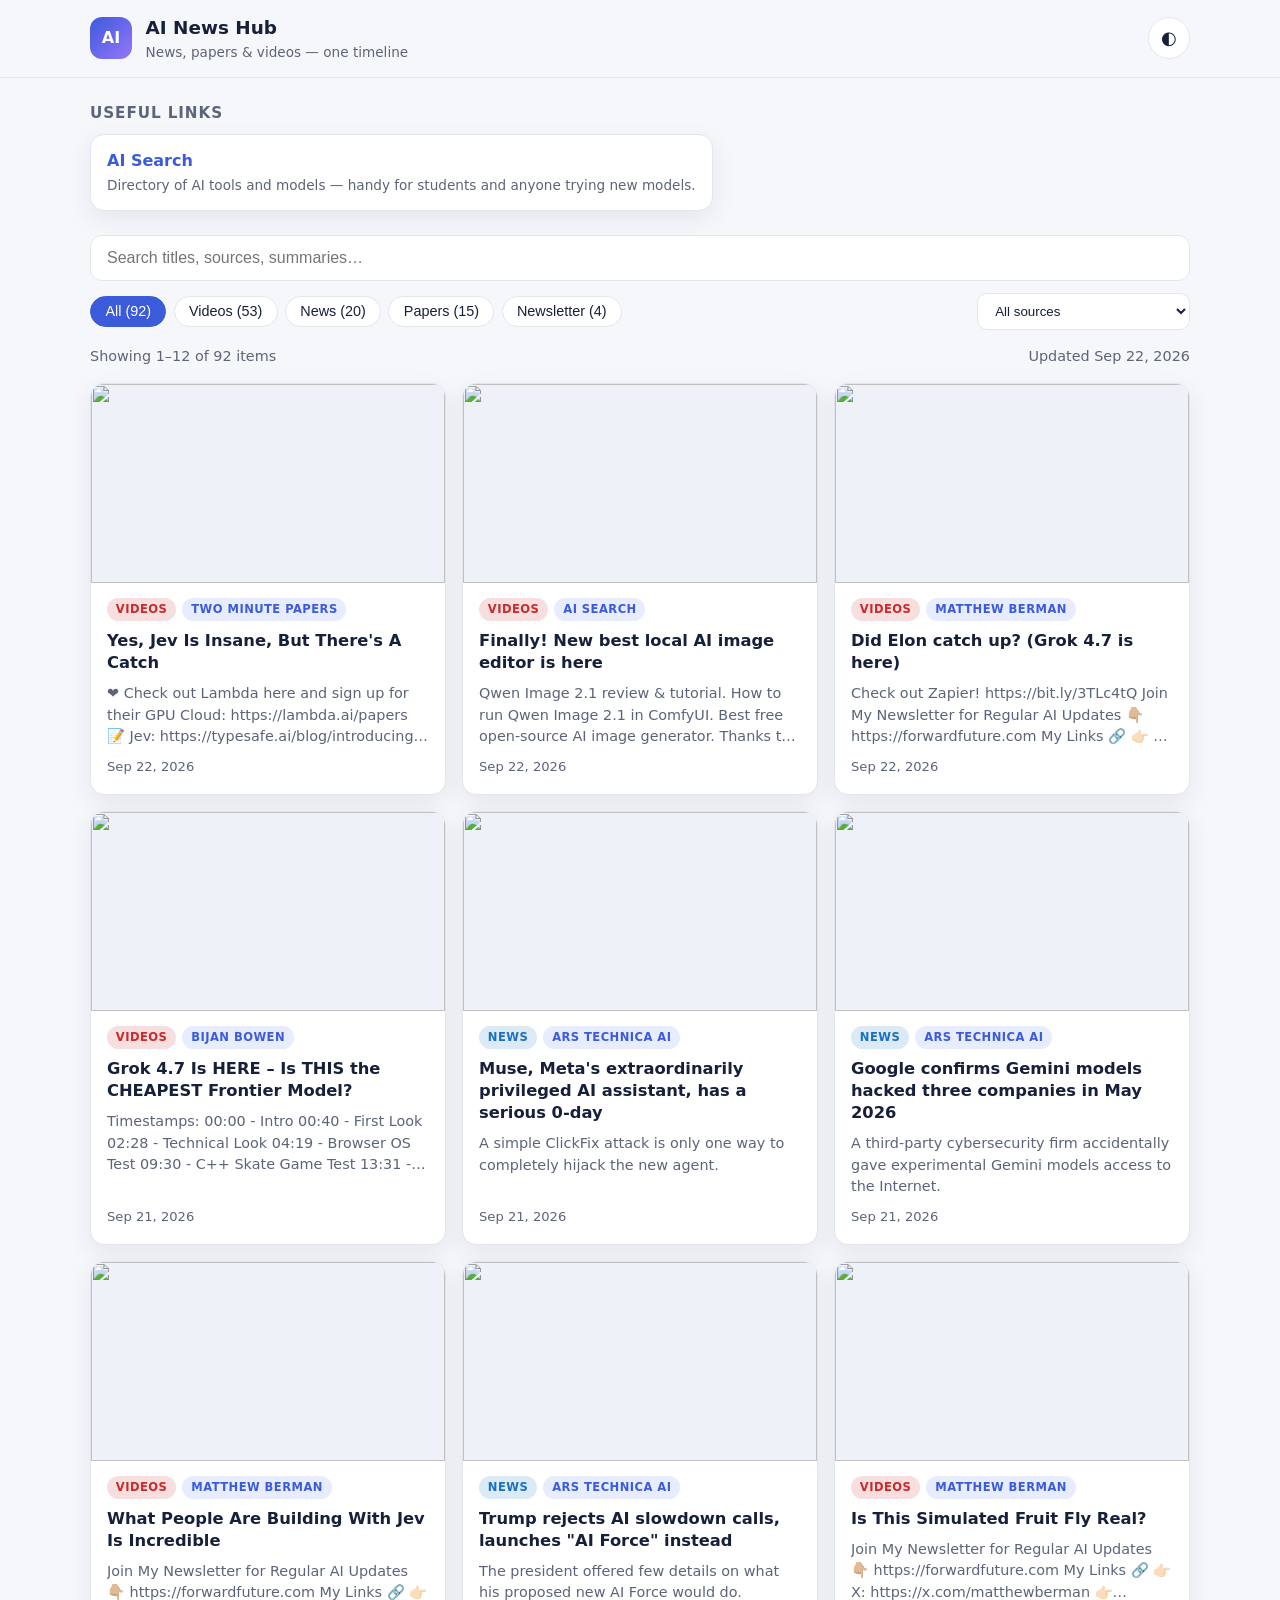
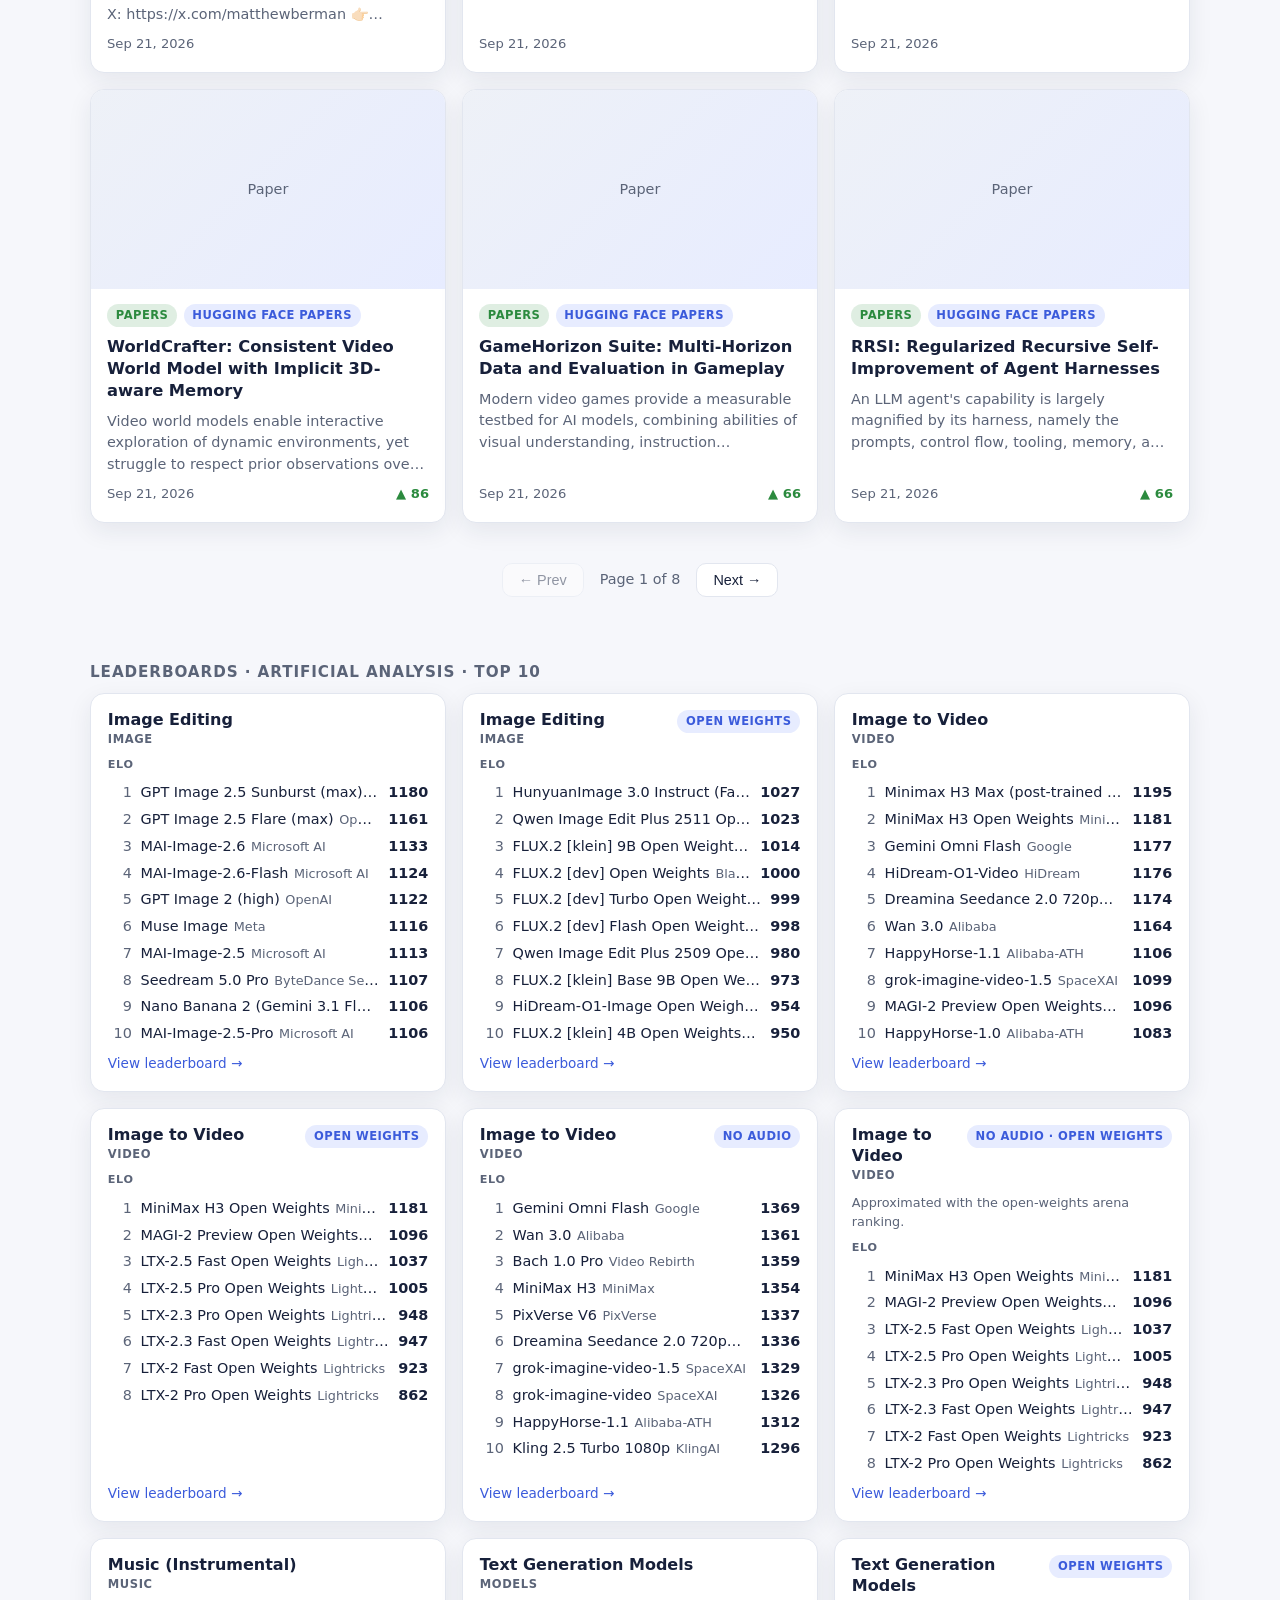
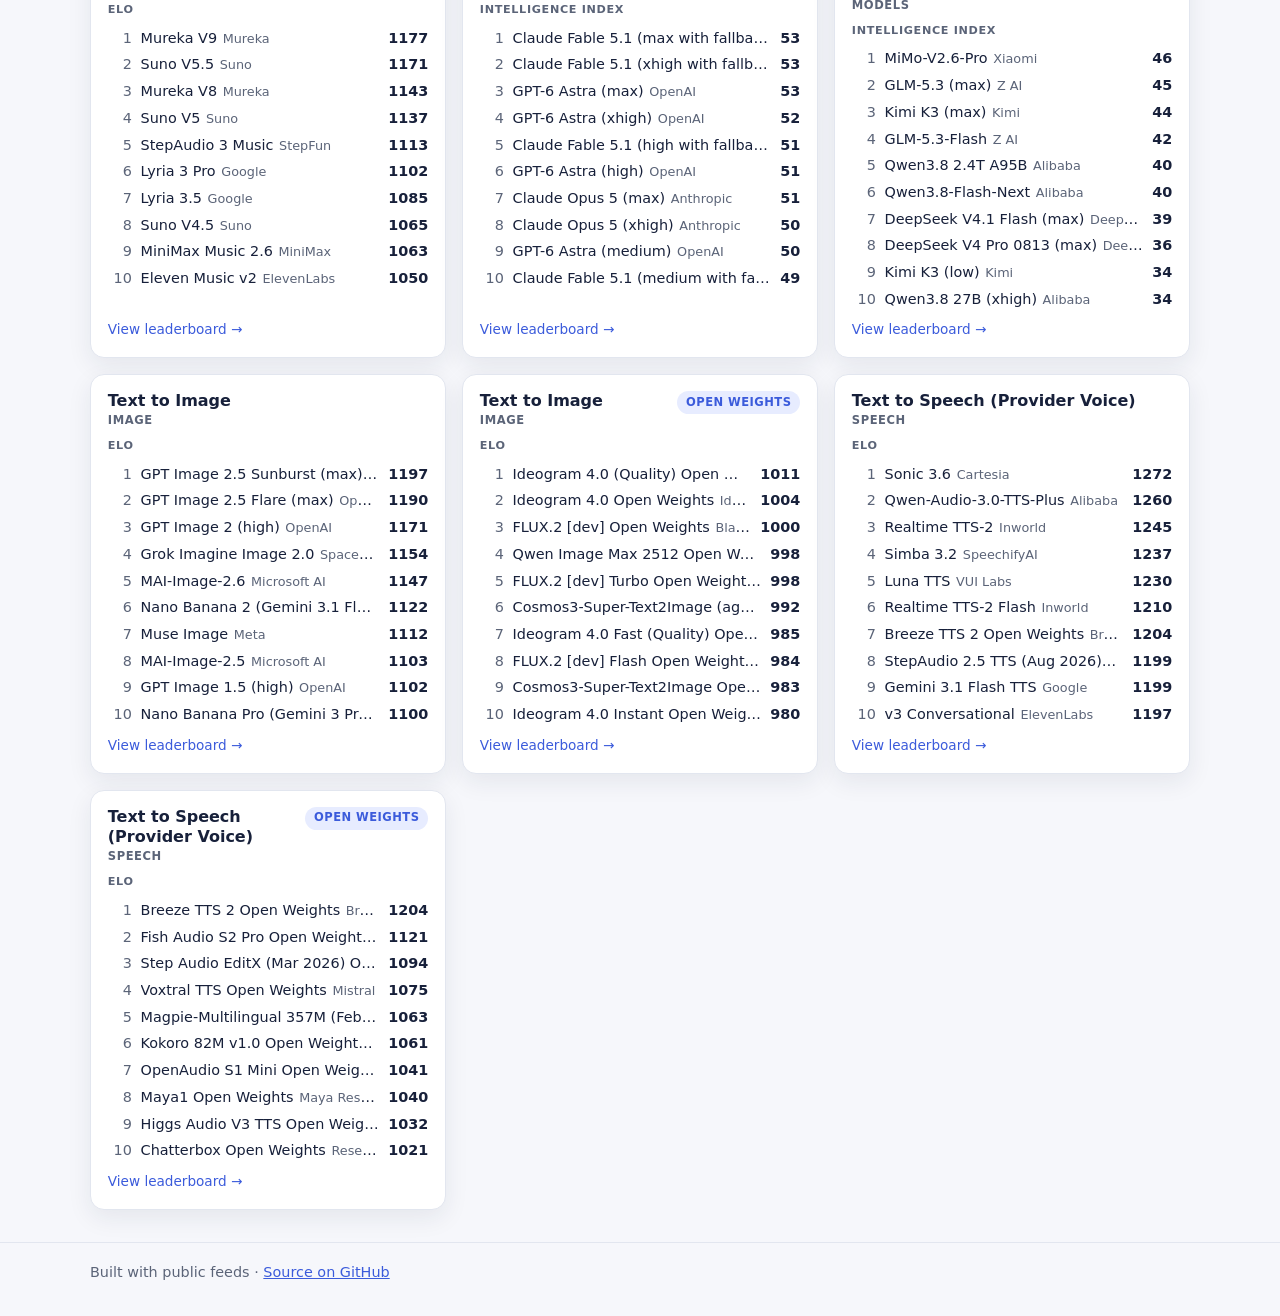
==== index.html @ b467f52b "Init" ====
<!DOCTYPE html>
<html lang="en">
<head>
  <meta charset="UTF-8" />
  <meta name="viewport" content="width=device-width, initial-scale=1" />
  <meta name="description" content="AI News Hub — aggregated AI news, papers, and videos from trusted sources." />
  <title>AI News Hub</title>
  <link rel="stylesheet" href="styles.css" />
  <link rel="preconnect" href="https://i.ytimg.com" />
</head>
<body>
  <header class="site-header">
    <div class="container header-inner">
      <div class="brand">
        <span class="brand-mark" aria-hidden="true">AI</span>
        <div>
          <h1>AI News Hub</h1>
          <p class="tagline">News, papers &amp; videos — one timeline</p>
        </div>
      </div>
      <button id="theme-toggle" class="icon-btn" type="button" aria-label="Toggle dark mode" title="Toggle dark mode">
        <span class="theme-icon" aria-hidden="true">◐</span>
      </button>
    </div>
  </header>

  <main class="container">
    <section id="featured" class="featured" hidden>
      <h2 class="section-title">Useful links</h2>
      <div id="featured-list" class="featured-list"></div>
    </section>

    <section class="controls" aria-label="Filters">
      <div class="search-wrap">
        <input id="search" type="search" placeholder="Search titles, sources, summaries…" autocomplete="off" />
      </div>
      <div class="filter-row">
        <div id="category-filters" class="chip-row" role="tablist" aria-label="Category filter"></div>
        <select id="source-filter" aria-label="Source filter">
          <option value="">All sources</option>
        </select>
      </div>
    </section>

    <section class="meta-bar">
      <p id="status">Loading…</p>
      <p id="updated" class="muted"></p>
    </section>

    <section id="timeline" class="timeline" aria-live="polite"></section>

    <nav id="pagination" class="pagination" hidden aria-label="Timeline pages">
      <button id="prev-page" class="page-btn" type="button">← Prev</button>
      <span id="page-label" class="page-label"></span>
      <button id="next-page" class="page-btn" type="button">Next →</button>
    </nav>

    <section id="empty" class="empty" hidden>
      <p>No items match your filters.</p>
    </section>

    <section id="leaderboards" class="leaderboards" hidden>
      <h2 class="section-title">Leaderboards <span class="muted">· Artificial Analysis · top 10</span></h2>
      <div id="lb-grid" class="lb-grid"></div>
    </section>
  </main>

  <footer class="site-footer">
    <div class="container">
      <p>Built with public feeds · <a href="https://github.com/Artheriax/AI-News-Hub" rel="noopener">Source on GitHub</a></p>
    </div>
  </footer>

  <script src="app.js"></script>
</body>
</html>
---- styles.css ----
:root {
  --bg: #f6f7fb;
  --bg-card: #ffffff;
  --bg-elevated: #eef1f7;
  --text: #17203a;
  --text-muted: #5b6478;
  --border: #e2e6ef;
  --accent: #3b5bdb;
  --accent-soft: #e7ecff;
  --badge-video: #c92a2a;
  --badge-news: #1971c2;
  --badge-papers: #2b8a3e;
  --badge-newsletter: #e67700;
  --shadow: 0 8px 24px rgba(23, 32, 58, 0.08);
  --radius: 14px;
}

html[data-theme="dark"] {
  --bg: #0f1220;
  --bg-card: #181c2e;
  --bg-elevated: #232840;
  --text: #e8ebf5;
  --text-muted: #9aa3bd;
  --border: #2a3050;
  --accent: #7b93ff;
  --accent-soft: #262d4d;
  --badge-video: #ff8787;
  --badge-news: #74c0fc;
  --badge-papers: #8ce99a;
  --badge-newsletter: #ffd43b;
  --shadow: 0 10px 30px rgba(0, 0, 0, 0.35);
}

* {
  box-sizing: border-box;
}

body {
  margin: 0;
  font-family: "Segoe UI", system-ui, -apple-system, sans-serif;
  background: var(--bg);
  color: var(--text);
  line-height: 1.5;
}

a {
  color: var(--accent);
}

.container {
  width: min(1100px, calc(100% - 2rem));
  margin-inline: auto;
}

.site-header {
  position: sticky;
  top: 0;
  z-index: 10;
  backdrop-filter: blur(10px);
  background: color-mix(in srgb, var(--bg) 85%, transparent);
  border-bottom: 1px solid var(--border);
}

.header-inner {
  display: flex;
  align-items: center;
  justify-content: space-between;
  gap: 1rem;
  padding: 0.9rem 0;
}

.brand {
  display: flex;
  align-items: center;
  gap: 0.85rem;
}

.brand-mark {
  display: grid;
  place-items: center;
  width: 42px;
  height: 42px;
  border-radius: 12px;
  background: linear-gradient(135deg, var(--accent), #9775fa);
  color: #fff;
  font-weight: 700;
}

.brand h1 {
  margin: 0;
  font-size: 1.15rem;
}

.tagline {
  margin: 0;
  color: var(--text-muted);
  font-size: 0.85rem;
}

.icon-btn {
  border: 1px solid var(--border);
  background: var(--bg-card);
  color: var(--text);
  border-radius: 999px;
  width: 42px;
  height: 42px;
  cursor: pointer;
  font-size: 1.1rem;
}

.icon-btn:hover {
  border-color: var(--accent);
}

.featured {
  margin-top: 1.5rem;
}

.section-title {
  font-size: 0.95rem;
  text-transform: uppercase;
  letter-spacing: 0.06em;
  color: var(--text-muted);
  margin: 0 0 0.6rem;
}

.featured-list {
  display: flex;
  flex-wrap: wrap;
  gap: 0.75rem;
}

.featured-card {
  display: block;
  padding: 0.85rem 1rem;
  background: var(--bg-card);
  border: 1px solid var(--border);
  border-radius: var(--radius);
  text-decoration: none;
  color: inherit;
  box-shadow: var(--shadow);
  min-width: min(100%, 260px);
}

.featured-card strong {
  display: block;
  color: var(--accent);
}

.featured-card span {
  color: var(--text-muted);
  font-size: 0.85rem;
}

.controls {
  margin-top: 1.5rem;
  display: grid;
  gap: 0.75rem;
}

.search-wrap input {
  width: 100%;
  padding: 0.8rem 1rem;
  border-radius: 12px;
  border: 1px solid var(--border);
  background: var(--bg-card);
  color: var(--text);
  font-size: 1rem;
}

.search-wrap input:focus {
  outline: 2px solid var(--accent);
  outline-offset: 1px;
}

.filter-row {
  display: flex;
  flex-wrap: wrap;
  gap: 0.75rem;
  align-items: center;
  justify-content: space-between;
}

.chip-row {
  display: flex;
  flex-wrap: wrap;
  gap: 0.45rem;
}

.chip {
  border: 1px solid var(--border);
  background: var(--bg-card);
  color: var(--text);
  border-radius: 999px;
  padding: 0.4rem 0.9rem;
  cursor: pointer;
  font-size: 0.9rem;
}

.chip[aria-selected="true"] {
  background: var(--accent);
  border-color: var(--accent);
  color: #fff;
}

#source-filter {
  padding: 0.55rem 0.8rem;
  border-radius: 10px;
  border: 1px solid var(--border);
  background: var(--bg-card);
  color: var(--text);
  min-width: 180px;
}

.meta-bar {
  display: flex;
  justify-content: space-between;
  gap: 1rem;
  flex-wrap: wrap;
  margin: 1rem 0;
  color: var(--text-muted);
  font-size: 0.9rem;
}

.meta-bar p {
  margin: 0;
}

.timeline {
  display: grid;
  grid-template-columns: repeat(auto-fill, minmax(280px, 1fr));
  gap: 1rem;
  padding-bottom: 2rem;
}

.card {
  display: flex;
  flex-direction: column;
  background: var(--bg-card);
  border: 1px solid var(--border);
  border-radius: var(--radius);
  overflow: hidden;
  box-shadow: var(--shadow);
  transition: transform 0.15s ease, border-color 0.15s ease;
}

.card:hover {
  transform: translateY(-3px);
  border-color: var(--accent);
}

.card-media {
  aspect-ratio: 16 / 9;
  background: var(--bg-elevated);
  overflow: hidden;
  position: relative;
}

.card-media img {
  width: 100%;
  height: 100%;
  object-fit: cover;
  display: block;
}

.card-media .placeholder {
  display: grid;
  place-items: center;
  width: 100%;
  height: 100%;
  color: var(--text-muted);
  font-size: 0.9rem;
  background: linear-gradient(135deg, var(--bg-elevated), var(--accent-soft));
}

.card-body {
  display: flex;
  flex-direction: column;
  gap: 0.55rem;
  padding: 0.95rem 1rem 1.1rem;
  flex: 1;
}

.card-meta {
  display: flex;
  flex-wrap: wrap;
  gap: 0.4rem;
  align-items: center;
}

.badge {
  font-size: 0.72rem;
  font-weight: 600;
  text-transform: uppercase;
  letter-spacing: 0.04em;
  padding: 0.18rem 0.55rem;
  border-radius: 999px;
  background: var(--accent-soft);
  color: var(--accent);
}

.badge.category-videos { background: color-mix(in srgb, var(--badge-video) 15%, transparent); color: var(--badge-video); }
.badge.category-news { background: color-mix(in srgb, var(--badge-news) 15%, transparent); color: var(--badge-news); }
.badge.category-papers { background: color-mix(in srgb, var(--badge-papers) 15%, transparent); color: var(--badge-papers); }
.badge.category-newsletter { background: color-mix(in srgb, var(--badge-newsletter) 15%, transparent); color: var(--badge-newsletter); }

.card-title {
  margin: 0;
  font-size: 1.02rem;
  line-height: 1.35;
}

.card-title a {
  color: inherit;
  text-decoration: none;
}

.card-title a:hover {
  color: var(--accent);
}

.card-summary {
  margin: 0;
  color: var(--text-muted);
  font-size: 0.9rem;
  display: -webkit-box;
  -webkit-line-clamp: 3;
  -webkit-box-orient: vertical;
  overflow: hidden;
}

.card-footer {
  margin-top: auto;
  display: flex;
  justify-content: space-between;
  gap: 0.5rem;
  color: var(--text-muted);
  font-size: 0.82rem;
}

.upvotes {
  color: var(--badge-papers);
  font-weight: 600;
}

.empty {
  text-align: center;
  color: var(--text-muted);
  padding: 3rem 1rem;
}

.pagination {
  display: flex;
  align-items: center;
  justify-content: center;
  gap: 1rem;
  padding: 0.5rem 0 2rem;
}

.page-btn {
  border: 1px solid var(--border);
  background: var(--bg-card);
  color: var(--text);
  border-radius: 10px;
  padding: 0.5rem 1rem;
  cursor: pointer;
  font-size: 0.9rem;
}

.page-btn:hover:not(:disabled) {
  border-color: var(--accent);
  color: var(--accent);
}

.page-btn:disabled {
  opacity: 0.45;
  cursor: default;
}

.page-label {
  color: var(--text-muted);
  font-size: 0.9rem;
  font-variant-numeric: tabular-nums;
}

.leaderboards {
  margin-top: 2rem;
  padding-bottom: 2rem;
}

.lb-grid {
  display: grid;
  grid-template-columns: repeat(auto-fill, minmax(300px, 1fr));
  gap: 1rem;
}

.lb-card {
  display: flex;
  flex-direction: column;
  gap: 0.55rem;
  background: var(--bg-card);
  border: 1px solid var(--border);
  border-radius: var(--radius);
  box-shadow: var(--shadow);
  padding: 1rem 1.05rem 1.1rem;
}

.lb-card-head {
  display: flex;
  justify-content: space-between;
  align-items: flex-start;
  gap: 0.5rem;
}

.lb-title {
  margin: 0;
  font-size: 1rem;
  line-height: 1.3;
}

.lb-group {
  display: block;
  font-size: 0.72rem;
  font-weight: 600;
  text-transform: uppercase;
  letter-spacing: 0.05em;
  color: var(--text-muted);
}

.lb-variant {
  flex-shrink: 0;
}

.lb-note {
  margin: 0;
  font-size: 0.8rem;
  color: var(--text-muted);
}

.lb-score-label {
  font-size: 0.7rem;
  font-weight: 600;
  text-transform: uppercase;
  letter-spacing: 0.06em;
}

.lb-list {
  list-style: none;
  margin: 0;
  padding: 0;
  display: flex;
  flex-direction: column;
  gap: 0.32rem;
  font-size: 0.9rem;
}

.lb-list li {
  display: grid;
  grid-template-columns: 1.5rem minmax(0, 1fr) auto;
  gap: 0.55rem;
  align-items: baseline;
}

.lb-rank {
  text-align: right;
  color: var(--text-muted);
  font-variant-numeric: tabular-nums;
}

.lb-name {
  min-width: 0;
  overflow: hidden;
  text-overflow: ellipsis;
  white-space: nowrap;
}

.lb-creator {
  margin-left: 0.35rem;
  color: var(--text-muted);
  font-size: 0.8rem;
}

.lb-score {
  font-weight: 600;
  font-variant-numeric: tabular-nums;
}

.lb-link {
  margin-top: auto;
  font-size: 0.85rem;
  text-decoration: none;
}

.lb-link:hover {
  text-decoration: underline;
}

.site-footer {
  border-top: 1px solid var(--border);
  padding: 1.2rem 0 2rem;
  color: var(--text-muted);
  font-size: 0.9rem;
}

.site-footer p {
  margin: 0;
}

.muted {
  color: var(--text-muted);
}

@media (max-width: 640px) {
  .tagline {
    display: none;
  }

  .filter-row {
    flex-direction: column;
    align-items: stretch;
  }

  #source-filter {
    width: 100%;
  }
}
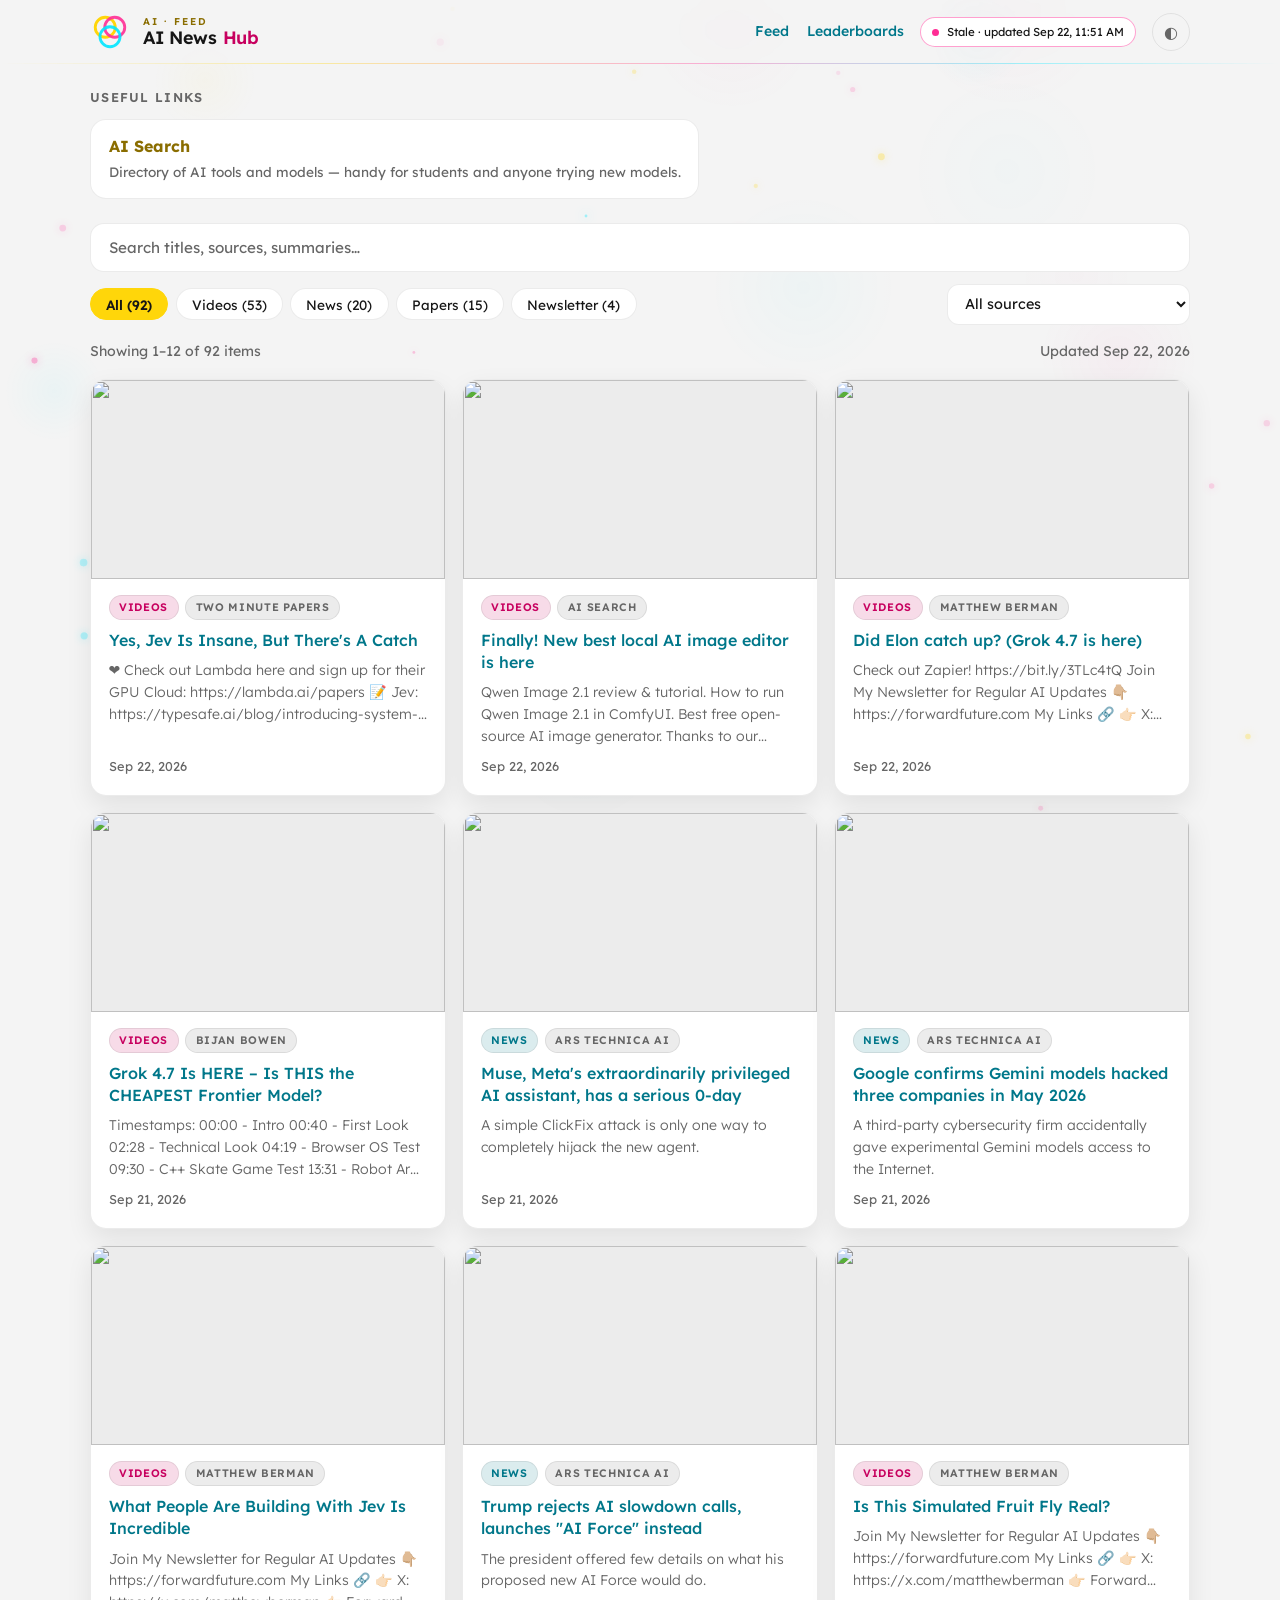
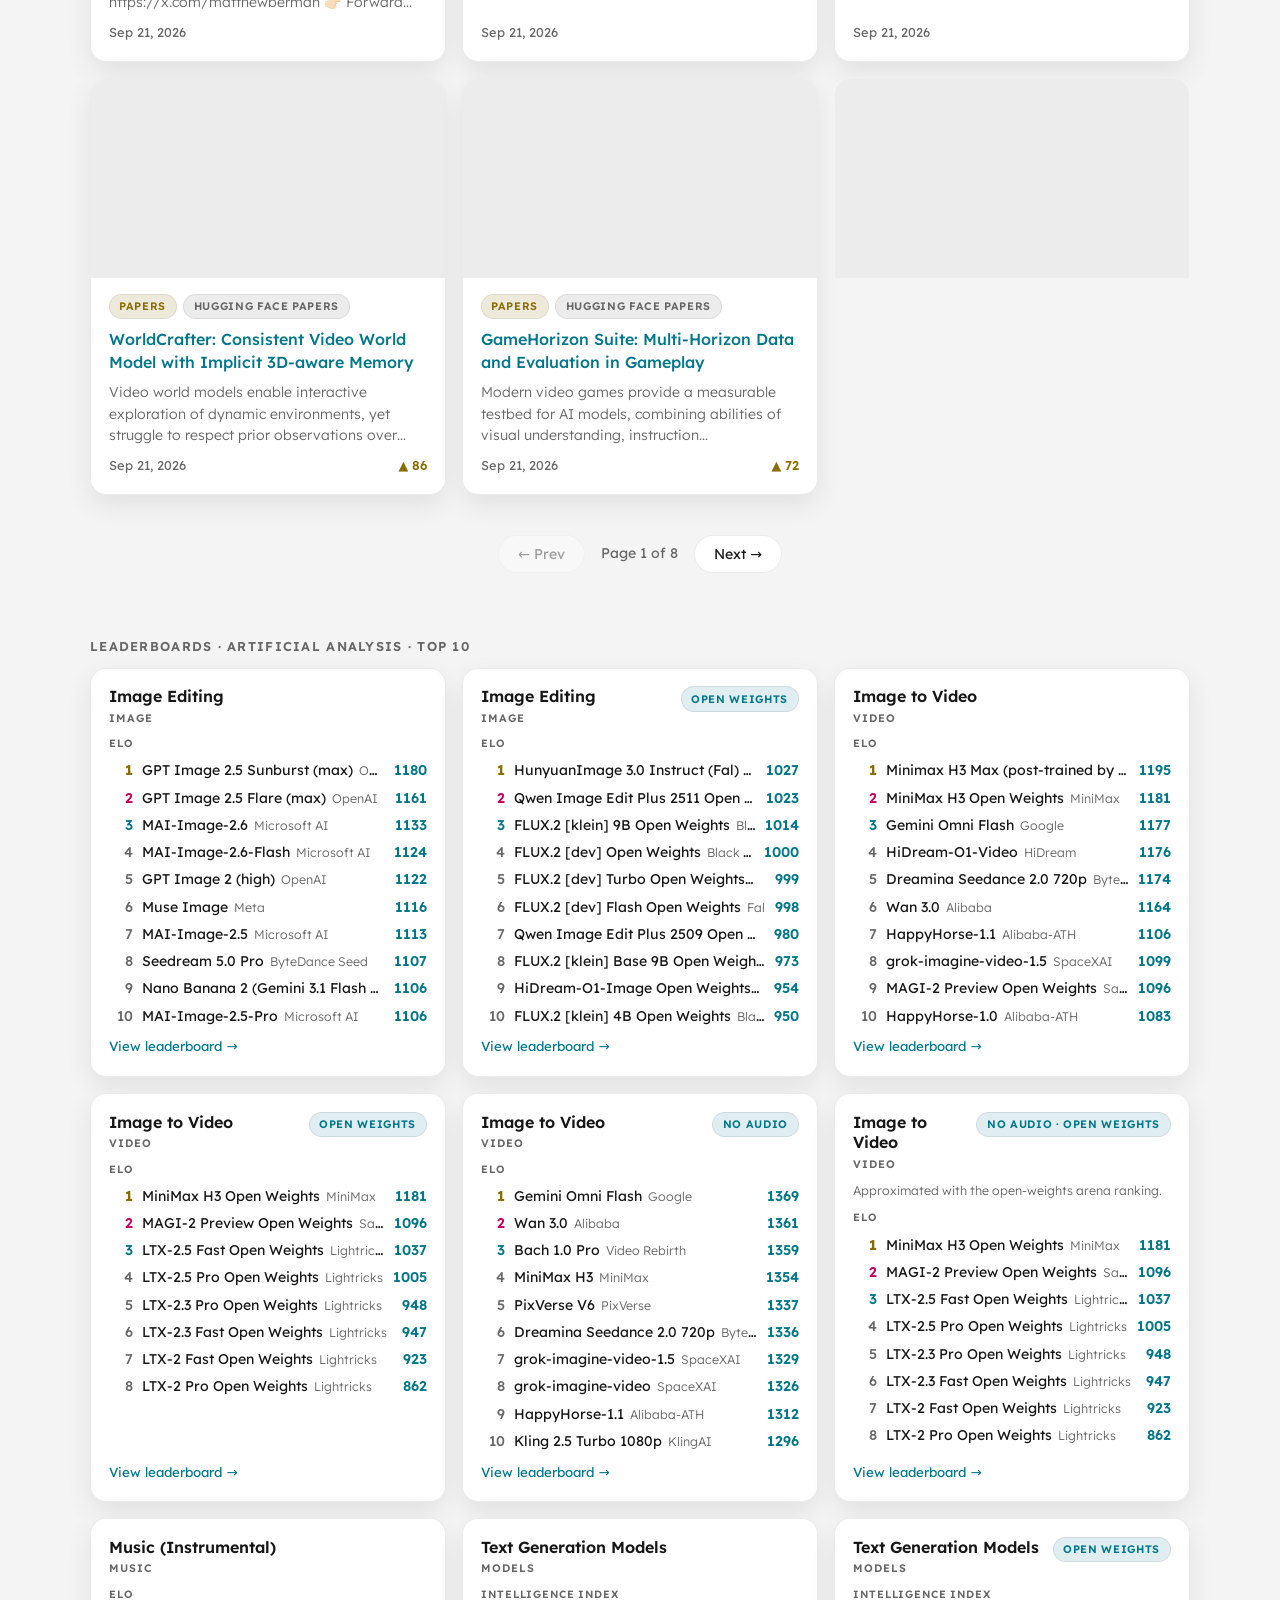
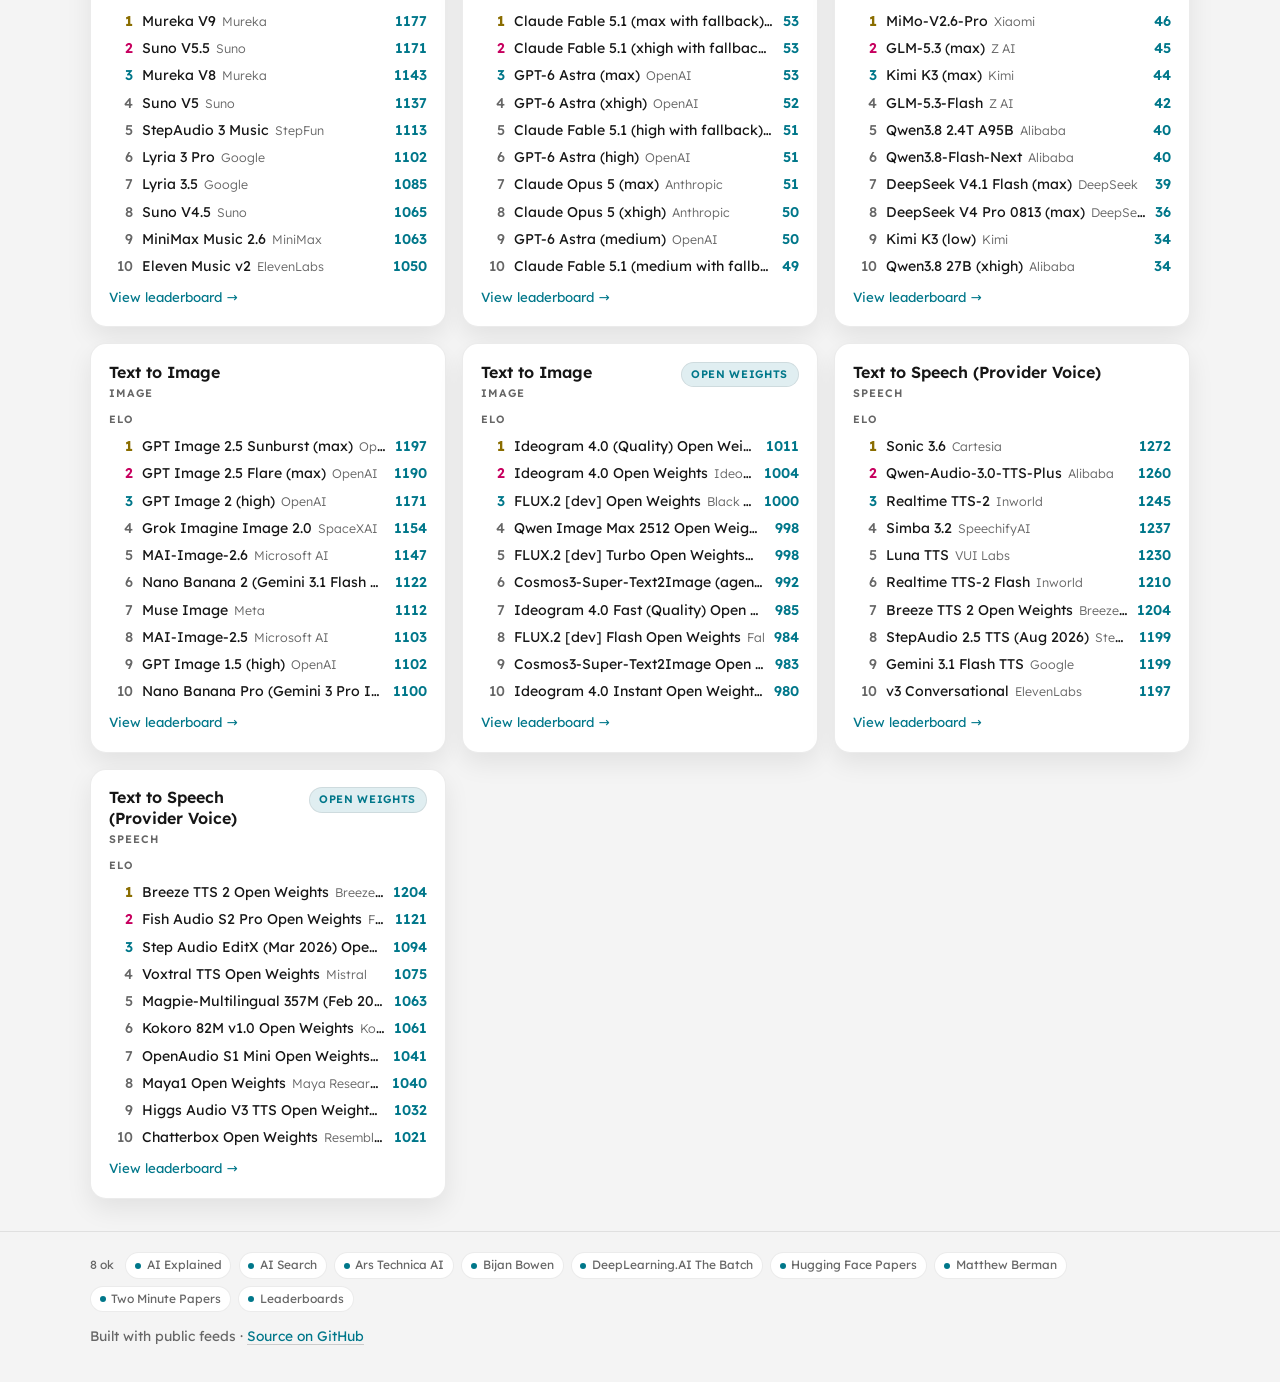
==== commit ec9e5d5b: "small improvements" ====
--- a/index.html
+++ b/index.html
@@ -4,23 +4,74 @@
   <meta charset="UTF-8" />
   <meta name="viewport" content="width=device-width, initial-scale=1" />
   <meta name="description" content="AI News Hub — aggregated AI news, papers, and videos from trusted sources." />
+  <meta name="theme-color" content="#161616" />
   <title>AI News Hub</title>
+
+  <link rel="canonical" href="https://artheriax.github.io/AI-News-Hub/" />
+  <meta property="og:type" content="website" />
+  <meta property="og:site_name" content="AI News Hub" />
+  <meta property="og:title" content="AI News Hub" />
+  <meta property="og:description" content="Aggregated AI news, papers, and videos from trusted sources — one timeline, refreshed hourly." />
+  <meta property="og:url" content="https://artheriax.github.io/AI-News-Hub/" />
+  <meta property="og:image" content="https://artheriax.github.io/AI-News-Hub/og.png" />
+  <meta name="twitter:card" content="summary" />
+  <meta name="twitter:title" content="AI News Hub" />
+  <meta name="twitter:description" content="Aggregated AI news, papers, and videos from trusted sources — one timeline, refreshed hourly." />
+  <meta name="twitter:image" content="https://artheriax.github.io/AI-News-Hub/og.png" />
+
+  <link rel="icon" href="favicon.svg" type="image/svg+xml" />
+  <link rel="apple-touch-icon" href="icons/192.png" />
+  <link rel="manifest" href="manifest.webmanifest" />
+
+  <link rel="preconnect" href="https://fonts.googleapis.com" />
+  <link rel="preconnect" href="https://fonts.gstatic.com" crossorigin />
+  <link href="https://fonts.googleapis.com/css2?family=Lexend:wght@300;400;500;600;700&display=swap" rel="stylesheet" />
   <link rel="stylesheet" href="styles.css" />
   <link rel="preconnect" href="https://i.ytimg.com" />
+
+  <script type="application/ld+json">
+  {
+    "@context": "https://schema.org",
+    "@type": "WebSite",
+    "name": "AI News Hub",
+    "url": "https://artheriax.github.io/AI-News-Hub/",
+    "description": "Aggregated AI news, papers, and videos from trusted sources — one timeline, refreshed hourly.",
+    "potentialAction": {
+      "@type": "SearchAction",
+      "target": "https://artheriax.github.io/AI-News-Hub/?q={search_term_string}",
+      "query-input": "required name=search_term_string"
+    }
+  }
+  </script>
 </head>
 <body>
+  <canvas id="bg-canvas" aria-hidden="true"></canvas>
   <header class="site-header">
     <div class="container header-inner">
       <div class="brand">
-        <span class="brand-mark" aria-hidden="true">AI</span>
-        <div>
-          <h1>AI News Hub</h1>
-          <p class="tagline">News, papers &amp; videos — one timeline</p>
+        <svg class="brand-logo" viewBox="0 0 42 42" aria-hidden="true">
+          <circle cx="16" cy="16" r="10.5" fill="none" stroke="#ffd60a" stroke-width="3" />
+          <circle cx="26" cy="16" r="10.5" fill="none" stroke="#ff2d95" stroke-width="3" opacity="0.9" />
+          <circle cx="21" cy="26" r="10.5" fill="none" stroke="#00e5ff" stroke-width="3" opacity="0.9" />
+        </svg>
+        <div class="brand-text">
+          <span class="eyebrow">AI · FEED</span>
+          <h1>AI News <span class="brand-accent">Hub</span></h1>
         </div>
       </div>
-      <button id="theme-toggle" class="icon-btn" type="button" aria-label="Toggle dark mode" title="Toggle dark mode">
-        <span class="theme-icon" aria-hidden="true">◐</span>
-      </button>
+      <div class="header-actions">
+        <nav class="site-nav" aria-label="Sections">
+          <a href="#timeline">Feed</a>
+          <a href="#leaderboards">Leaderboards</a>
+        </nav>
+        <span class="freshness" id="freshness" title="Last data refresh">
+          <span class="fresh-dot" aria-hidden="true"></span>
+          <span id="freshness-text">Loading…</span>
+        </span>
+        <button id="theme-toggle" class="icon-btn" type="button" aria-label="Toggle dark mode" title="Toggle dark mode">
+          <span class="theme-icon" aria-hidden="true">◐</span>
+        </button>
+      </div>
     </div>
   </header>
 
@@ -47,7 +98,20 @@
       <p id="updated" class="muted"></p>
     </section>
 
-    <section id="timeline" class="timeline" aria-live="polite"></section>
+    <section id="timeline" class="timeline" aria-live="polite">
+      <article class="skeleton-card"><div class="sk-media"></div><div class="sk-body"><div class="sk-line"></div><div class="sk-line"></div><div class="sk-line short"></div></div></article>
+      <article class="skeleton-card"><div class="sk-media"></div><div class="sk-body"><div class="sk-line"></div><div class="sk-line"></div><div class="sk-line short"></div></div></article>
+      <article class="skeleton-card"><div class="sk-media"></div><div class="sk-body"><div class="sk-line"></div><div class="sk-line"></div><div class="sk-line short"></div></div></article>
+      <article class="skeleton-card"><div class="sk-media"></div><div class="sk-body"><div class="sk-line"></div><div class="sk-line"></div><div class="sk-line short"></div></div></article>
+      <article class="skeleton-card"><div class="sk-media"></div><div class="sk-body"><div class="sk-line"></div><div class="sk-line"></div><div class="sk-line short"></div></div></article>
+      <article class="skeleton-card"><div class="sk-media"></div><div class="sk-body"><div class="sk-line"></div><div class="sk-line"></div><div class="sk-line short"></div></div></article>
+      <article class="skeleton-card"><div class="sk-media"></div><div class="sk-body"><div class="sk-line"></div><div class="sk-line"></div><div class="sk-line short"></div></div></article>
+      <article class="skeleton-card"><div class="sk-media"></div><div class="sk-body"><div class="sk-line"></div><div class="sk-line"></div><div class="sk-line short"></div></div></article>
+      <article class="skeleton-card"><div class="sk-media"></div><div class="sk-body"><div class="sk-line"></div><div class="sk-line"></div><div class="sk-line short"></div></div></article>
+      <article class="skeleton-card"><div class="sk-media"></div><div class="sk-body"><div class="sk-line"></div><div class="sk-line"></div><div class="sk-line short"></div></div></article>
+      <article class="skeleton-card"><div class="sk-media"></div><div class="sk-body"><div class="sk-line"></div><div class="sk-line"></div><div class="sk-line short"></div></div></article>
+      <article class="skeleton-card"><div class="sk-media"></div><div class="sk-body"><div class="sk-line"></div><div class="sk-line"></div><div class="sk-line short"></div></div></article>
+    </section>
 
     <nav id="pagination" class="pagination" hidden aria-label="Timeline pages">
       <button id="prev-page" class="page-btn" type="button">← Prev</button>
@@ -67,6 +131,7 @@
 
   <footer class="site-footer">
     <div class="container">
+      <div id="health" class="health-strip" hidden aria-label="Source health"></div>
       <p>Built with public feeds · <a href="https://github.com/Artheriax/AI-News-Hub" rel="noopener">Source on GitHub</a></p>
     </div>
   </footer>
--- a/styles.css
+++ b/styles.css
@@ -1,50 +1,101 @@
 :root {
-  --bg: #f6f7fb;
+  color-scheme: dark;
+  background: var(--bg);
+  --bg: #161616;
+  --bg-card: #222222;
+  --bg-elevated: #2a2a2a;
+  --text: #f2f2f2;
+  --text-muted: #9a9a9a;
+  --border: rgba(255, 255, 255, 0.08);
+  --border-strong: rgba(255, 255, 255, 0.16);
+  --yellow: #ffd60a;
+  --magenta: #ff2d95;
+  --cyan: #00e5ff;
+  --accent: var(--yellow);
+  --accent-soft: rgba(255, 214, 10, 0.12);
+  --badge-video: var(--magenta);
+  --badge-news: var(--cyan);
+  --badge-papers: var(--yellow);
+  --badge-newsletter: var(--magenta);
+  --chip-selected-bg: var(--yellow);
+  --chip-selected-fg: #161616;
+  --shadow: 0 12px 30px rgba(0, 0, 0, 0.35);
+  --shadow-hover: 0 16px 36px rgba(0, 0, 0, 0.45);
+  --radius: 16px;
+}
+
+html[data-theme="dark"] {
+  color-scheme: dark;
+  --bg: #161616;
+  --bg-card: #222222;
+  --bg-elevated: #2a2a2a;
+  --text: #f2f2f2;
+  --text-muted: #9a9a9a;
+  --border: rgba(255, 255, 255, 0.08);
+  --border-strong: rgba(255, 255, 255, 0.16);
+  --accent-soft: rgba(255, 214, 10, 0.12);
+  --badge-video: var(--magenta);
+  --badge-news: var(--cyan);
+  --badge-papers: var(--yellow);
+  --badge-newsletter: var(--magenta);
+  --chip-selected-bg: var(--yellow);
+  --chip-selected-fg: #161616;
+  --shadow: 0 12px 30px rgba(0, 0, 0, 0.35);
+  --shadow-hover: 0 16px 36px rgba(0, 0, 0, 0.45);
+}
+
+html[data-theme="light"] {
+  color-scheme: light;
+  --bg: #f4f4f4;
   --bg-card: #ffffff;
-  --bg-elevated: #eef1f7;
-  --text: #17203a;
-  --text-muted: #5b6478;
-  --border: #e2e6ef;
-  --accent: #3b5bdb;
-  --accent-soft: #e7ecff;
-  --badge-video: #c92a2a;
-  --badge-news: #1971c2;
-  --badge-papers: #2b8a3e;
-  --badge-newsletter: #e67700;
-  --shadow: 0 8px 24px rgba(23, 32, 58, 0.08);
-  --radius: 14px;
-}
-
-html[data-theme="dark"] {
-  --bg: #0f1220;
-  --bg-card: #181c2e;
-  --bg-elevated: #232840;
-  --text: #e8ebf5;
-  --text-muted: #9aa3bd;
-  --border: #2a3050;
-  --accent: #7b93ff;
-  --accent-soft: #262d4d;
-  --badge-video: #ff8787;
-  --badge-news: #74c0fc;
-  --badge-papers: #8ce99a;
-  --badge-newsletter: #ffd43b;
-  --shadow: 0 10px 30px rgba(0, 0, 0, 0.35);
+  --bg-elevated: #ececec;
+  --text: #161616;
+  --text-muted: #666666;
+  --border: rgba(0, 0, 0, 0.08);
+  --border-strong: rgba(0, 0, 0, 0.16);
+  --accent-soft: rgba(255, 214, 10, 0.18);
+  --badge-video: #c7005f;
+  --badge-news: #00778a;
+  --badge-papers: #8a6d00;
+  --badge-newsletter: #c7005f;
+  --chip-selected-bg: var(--yellow);
+  --chip-selected-fg: #161616;
+  --shadow: 0 10px 26px rgba(0, 0, 0, 0.08);
+  --shadow-hover: 0 14px 32px rgba(0, 0, 0, 0.12);
 }
 
 * {
   box-sizing: border-box;
 }
 
+html {
+  scroll-behavior: smooth;
+}
+
 body {
   margin: 0;
-  font-family: "Segoe UI", system-ui, -apple-system, sans-serif;
-  background: var(--bg);
+  font-family: "Lexend", system-ui, -apple-system, sans-serif;
+  background: transparent;
   color: var(--text);
-  line-height: 1.5;
+  line-height: 1.55;
+  animation: page-in 0.5s ease both;
+}
+
+#bg-canvas {
+  position: fixed;
+  inset: 0;
+  width: 100%;
+  height: 100%;
+  z-index: -1;
+  pointer-events: none;
 }
 
 a {
-  color: var(--accent);
+  color: var(--cyan);
+}
+
+html[data-theme="light"] a {
+  color: #00778a;
 }
 
 .container {
@@ -56,9 +107,28 @@
   position: sticky;
   top: 0;
   z-index: 10;
-  backdrop-filter: blur(10px);
-  background: color-mix(in srgb, var(--bg) 85%, transparent);
-  border-bottom: 1px solid var(--border);
+  backdrop-filter: blur(14px);
+  -webkit-backdrop-filter: blur(14px);
+  background: color-mix(in srgb, var(--bg) 78%, transparent);
+}
+
+.site-header::after {
+  content: "";
+  position: absolute;
+  left: 0;
+  right: 0;
+  bottom: 0;
+  height: 1px;
+  background: linear-gradient(
+    90deg,
+    transparent 0%,
+    var(--yellow) 25%,
+    var(--magenta) 55%,
+    var(--cyan) 80%,
+    transparent 100%
+  );
+  opacity: 0.35;
+  pointer-events: none;
 }
 
 .header-inner {
@@ -66,50 +136,170 @@
   align-items: center;
   justify-content: space-between;
   gap: 1rem;
-  padding: 0.9rem 0;
+  padding: 0.75rem 0;
 }
 
 .brand {
   display: flex;
   align-items: center;
-  gap: 0.85rem;
-}
-
-.brand-mark {
-  display: grid;
-  place-items: center;
-  width: 42px;
-  height: 42px;
-  border-radius: 12px;
-  background: linear-gradient(135deg, var(--accent), #9775fa);
-  color: #fff;
-  font-weight: 700;
+  gap: 0.8rem;
+  min-width: 0;
+}
+
+.brand-logo {
+  width: 40px;
+  height: 40px;
+  flex-shrink: 0;
+  transition: transform 0.6s ease;
+}
+
+.brand:hover .brand-logo {
+  transform: rotate(120deg);
+}
+
+.brand-text {
+  display: flex;
+  flex-direction: column;
+  line-height: 1.15;
+}
+
+.eyebrow {
+  font-size: 0.62rem;
+  font-weight: 600;
+  letter-spacing: 0.22em;
+  text-transform: uppercase;
+  color: var(--yellow);
+}
+
+html[data-theme="light"] .eyebrow {
+  color: #8a6d00;
 }
 
 .brand h1 {
   margin: 0;
-  font-size: 1.15rem;
-}
-
-.tagline {
-  margin: 0;
-  color: var(--text-muted);
-  font-size: 0.85rem;
+  font-size: 1.12rem;
+  font-weight: 600;
+  letter-spacing: -0.015em;
+}
+
+.brand-accent {
+  color: var(--magenta);
+}
+
+html[data-theme="light"] .brand-accent {
+  color: #c7005f;
+}
+
+.header-actions {
+  display: flex;
+  align-items: center;
+  gap: 1rem;
+}
+
+.site-nav {
+  display: flex;
+  align-items: center;
+  gap: 1.1rem;
+}
+
+.site-nav a {
+  position: relative;
+  color: var(--text-muted);
+  text-decoration: none;
+  font-size: 0.88rem;
+  font-weight: 500;
+  padding: 0.25rem 0;
+  transition: color 0.2s ease;
+}
+
+.site-nav a::after {
+  content: "";
+  position: absolute;
+  left: 0;
+  right: 0;
+  bottom: 0;
+  height: 2px;
+  border-radius: 2px;
+  background: var(--yellow);
+  transform: scaleX(0);
+  transform-origin: left;
+  transition: transform 0.25s ease;
+}
+
+.site-nav a:hover,
+.site-nav a:focus-visible {
+  color: var(--text);
+}
+
+.site-nav a:hover::after,
+.site-nav a:focus-visible::after {
+  transform: scaleX(1);
+}
+
+.freshness {
+  display: inline-flex;
+  align-items: center;
+  gap: 0.5rem;
+  padding: 0.32rem 0.7rem;
+  border: 1px solid var(--border);
+  border-radius: 999px;
+  background: var(--bg-card);
+  color: var(--text-muted);
+  font-size: 0.72rem;
+  white-space: nowrap;
+}
+
+.fresh-dot {
+  width: 7px;
+  height: 7px;
+  border-radius: 50%;
+  background: var(--cyan);
+  flex-shrink: 0;
+  animation: fresh-pulse 2.4s ease-out infinite;
+}
+
+html[data-theme="light"] .fresh-dot {
+  background: #00778a;
+}
+
+@keyframes fresh-pulse {
+  0% {
+    box-shadow: 0 0 0 0 rgba(0, 229, 255, 0.45);
+  }
+  70% {
+    box-shadow: 0 0 0 7px rgba(0, 229, 255, 0);
+  }
+  100% {
+    box-shadow: 0 0 0 0 rgba(0, 229, 255, 0);
+  }
 }
 
 .icon-btn {
   border: 1px solid var(--border);
-  background: var(--bg-card);
-  color: var(--text);
+  background: transparent;
+  color: var(--text-muted);
   border-radius: 999px;
-  width: 42px;
-  height: 42px;
+  width: 38px;
+  height: 38px;
   cursor: pointer;
-  font-size: 1.1rem;
+  font-size: 1rem;
+  transition: border-color 0.2s ease, color 0.2s ease, transform 0.3s ease;
 }
 
 .icon-btn:hover {
-  border-color: var(--accent);
+  border-color: var(--yellow);
+  color: var(--yellow);
+  transform: rotate(180deg);
+}
+
+html[data-theme="light"] .icon-btn:hover {
+  border-color: #8a6d00;
+  color: #8a6d00;
+}
+
+#timeline,
+#leaderboards {
+  scroll-margin-top: 5rem;
 }
 
 .featured {
@@ -117,11 +307,12 @@
 }
 
 .section-title {
-  font-size: 0.95rem;
+  font-size: 0.8rem;
+  font-weight: 600;
   text-transform: uppercase;
-  letter-spacing: 0.06em;
-  color: var(--text-muted);
-  margin: 0 0 0.6rem;
+  letter-spacing: 0.1em;
+  color: var(--text-muted);
+  margin: 0 0 0.7rem;
 }
 
 .featured-list {
@@ -132,19 +323,28 @@
 
 .featured-card {
   display: block;
-  padding: 0.85rem 1rem;
+  padding: 0.9rem 1.1rem;
   background: var(--bg-card);
   border: 1px solid var(--border);
   border-radius: var(--radius);
   text-decoration: none;
   color: inherit;
-  box-shadow: var(--shadow);
   min-width: min(100%, 260px);
+  transition: border-color 0.2s ease, transform 0.2s ease;
+}
+
+.featured-card:hover {
+  border-color: color-mix(in srgb, var(--cyan) 55%, transparent);
+  transform: translateY(-2px);
 }
 
 .featured-card strong {
   display: block;
-  color: var(--accent);
+  color: var(--yellow);
+}
+
+html[data-theme="light"] .featured-card strong {
+  color: #8a6d00;
 }
 
 .featured-card span {
@@ -156,21 +356,29 @@
   margin-top: 1.5rem;
   display: grid;
   gap: 0.75rem;
+  animation: rise-in 0.55s ease 0.08s both;
 }
 
 .search-wrap input {
   width: 100%;
-  padding: 0.8rem 1rem;
-  border-radius: 12px;
+  padding: 0.85rem 1.1rem;
+  border-radius: 14px;
   border: 1px solid var(--border);
   background: var(--bg-card);
   color: var(--text);
-  font-size: 1rem;
+  font-family: inherit;
+  font-size: 0.95rem;
+  transition: border-color 0.2s ease, box-shadow 0.2s ease;
+}
+
+.search-wrap input::placeholder {
+  color: var(--text-muted);
 }
 
 .search-wrap input:focus {
-  outline: 2px solid var(--accent);
-  outline-offset: 1px;
+  outline: none;
+  border-color: var(--yellow);
+  box-shadow: 0 0 0 3px rgba(255, 214, 10, 0.18);
 }
 
 .filter-row {
@@ -192,24 +400,40 @@
   background: var(--bg-card);
   color: var(--text);
   border-radius: 999px;
-  padding: 0.4rem 0.9rem;
+  padding: 0.4rem 0.95rem;
   cursor: pointer;
-  font-size: 0.9rem;
+  font-family: inherit;
+  font-size: 0.85rem;
+  transition: border-color 0.2s ease, background 0.2s ease, color 0.2s ease;
+}
+
+.chip:hover {
+  border-color: var(--border-strong);
 }
 
 .chip[aria-selected="true"] {
-  background: var(--accent);
-  border-color: var(--accent);
-  color: #fff;
+  background: var(--chip-selected-bg);
+  border-color: var(--chip-selected-bg);
+  color: var(--chip-selected-fg);
+  font-weight: 600;
 }
 
 #source-filter {
-  padding: 0.55rem 0.8rem;
-  border-radius: 10px;
+  padding: 0.6rem 0.85rem;
+  border-radius: 12px;
   border: 1px solid var(--border);
   background: var(--bg-card);
   color: var(--text);
+  font-family: inherit;
+  font-size: 0.9rem;
   min-width: 180px;
+  transition: border-color 0.2s ease;
+}
+
+#source-filter:focus {
+  outline: none;
+  border-color: var(--yellow);
+  box-shadow: 0 0 0 3px rgba(255, 214, 10, 0.18);
 }
 
 .meta-bar {
@@ -219,7 +443,8 @@
   flex-wrap: wrap;
   margin: 1rem 0;
   color: var(--text-muted);
-  font-size: 0.9rem;
+  font-size: 0.88rem;
+  animation: rise-in 0.55s ease 0.14s both;
 }
 
 .meta-bar p {
@@ -241,13 +466,28 @@
   border-radius: var(--radius);
   overflow: hidden;
   box-shadow: var(--shadow);
-  transition: transform 0.15s ease, border-color 0.15s ease;
+  animation: rise-in 0.5s ease both;
+  transition: transform 0.22s ease, border-color 0.22s ease, box-shadow 0.22s ease;
 }
 
 .card:hover {
-  transform: translateY(-3px);
-  border-color: var(--accent);
-}
+  transform: translateY(-4px);
+  border-color: color-mix(in srgb, var(--cyan) 50%, transparent);
+  box-shadow: var(--shadow-hover);
+}
+
+.timeline .card:nth-child(1) { animation-delay: 0.05s; }
+.timeline .card:nth-child(2) { animation-delay: 0.09s; }
+.timeline .card:nth-child(3) { animation-delay: 0.13s; }
+.timeline .card:nth-child(4) { animation-delay: 0.17s; }
+.timeline .card:nth-child(5) { animation-delay: 0.21s; }
+.timeline .card:nth-child(6) { animation-delay: 0.25s; }
+.timeline .card:nth-child(7) { animation-delay: 0.29s; }
+.timeline .card:nth-child(8) { animation-delay: 0.33s; }
+.timeline .card:nth-child(9) { animation-delay: 0.37s; }
+.timeline .card:nth-child(10) { animation-delay: 0.41s; }
+.timeline .card:nth-child(11) { animation-delay: 0.45s; }
+.timeline .card:nth-child(12) { animation-delay: 0.49s; }
 
 .card-media {
   aspect-ratio: 16 / 9;
@@ -261,6 +501,11 @@
   height: 100%;
   object-fit: cover;
   display: block;
+  transition: transform 0.35s ease;
+}
+
+.card:hover .card-media img {
+  transform: scale(1.04);
 }
 
 .card-media .placeholder {
@@ -269,15 +514,21 @@
   width: 100%;
   height: 100%;
   color: var(--text-muted);
-  font-size: 0.9rem;
-  background: linear-gradient(135deg, var(--bg-elevated), var(--accent-soft));
+  font-size: 0.88rem;
+  letter-spacing: 0.04em;
+  text-transform: uppercase;
+  background:
+    radial-gradient(circle at 20% 30%, color-mix(in srgb, var(--magenta) 16%, transparent), transparent 45%),
+    radial-gradient(circle at 80% 70%, color-mix(in srgb, var(--cyan) 16%, transparent), transparent 45%),
+    radial-gradient(circle at 50% 100%, color-mix(in srgb, var(--yellow) 12%, transparent), transparent 50%),
+    var(--bg-elevated);
 }
 
 .card-body {
   display: flex;
   flex-direction: column;
   gap: 0.55rem;
-  padding: 0.95rem 1rem 1.1rem;
+  padding: 1rem 1.1rem 1.15rem;
   flex: 1;
 }
 
@@ -289,40 +540,63 @@
 }
 
 .badge {
-  font-size: 0.72rem;
+  font-size: 0.68rem;
   font-weight: 600;
   text-transform: uppercase;
-  letter-spacing: 0.04em;
-  padding: 0.18rem 0.55rem;
+  letter-spacing: 0.06em;
+  padding: 0.2rem 0.6rem;
   border-radius: 999px;
-  background: var(--accent-soft);
-  color: var(--accent);
-}
-
-.badge.category-videos { background: color-mix(in srgb, var(--badge-video) 15%, transparent); color: var(--badge-video); }
-.badge.category-news { background: color-mix(in srgb, var(--badge-news) 15%, transparent); color: var(--badge-news); }
-.badge.category-papers { background: color-mix(in srgb, var(--badge-papers) 15%, transparent); color: var(--badge-papers); }
-.badge.category-newsletter { background: color-mix(in srgb, var(--badge-newsletter) 15%, transparent); color: var(--badge-newsletter); }
+  background: var(--bg-elevated);
+  color: var(--text-muted);
+  border: 1px solid var(--border);
+}
+
+.badge.category-videos {
+  background: color-mix(in srgb, var(--badge-video) 14%, transparent);
+  color: var(--badge-video);
+}
+
+.badge.category-news {
+  background: color-mix(in srgb, var(--badge-news) 14%, transparent);
+  color: var(--badge-news);
+}
+
+.badge.category-papers {
+  background: color-mix(in srgb, var(--badge-papers) 14%, transparent);
+  color: var(--badge-papers);
+}
+
+.badge.category-newsletter {
+  background: color-mix(in srgb, var(--badge-newsletter) 14%, transparent);
+  color: var(--badge-newsletter);
+}
 
 .card-title {
   margin: 0;
-  font-size: 1.02rem;
-  line-height: 1.35;
+  font-size: 1rem;
+  font-weight: 500;
+  line-height: 1.4;
 }
 
 .card-title a {
   color: inherit;
   text-decoration: none;
+  transition: color 0.2s ease;
 }
 
 .card-title a:hover {
-  color: var(--accent);
+  color: var(--cyan);
+}
+
+html[data-theme="light"] .card-title a:hover {
+  color: #00778a;
 }
 
 .card-summary {
   margin: 0;
   color: var(--text-muted);
-  font-size: 0.9rem;
+  font-size: 0.88rem;
+  font-weight: 300;
   display: -webkit-box;
   -webkit-line-clamp: 3;
   -webkit-box-orient: vertical;
@@ -335,12 +609,16 @@
   justify-content: space-between;
   gap: 0.5rem;
   color: var(--text-muted);
-  font-size: 0.82rem;
+  font-size: 0.8rem;
 }
 
 .upvotes {
-  color: var(--badge-papers);
+  color: var(--yellow);
   font-weight: 600;
+}
+
+html[data-theme="light"] .upvotes {
+  color: #8a6d00;
 }
 
 .empty {
@@ -361,25 +639,33 @@
   border: 1px solid var(--border);
   background: var(--bg-card);
   color: var(--text);
-  border-radius: 10px;
-  padding: 0.5rem 1rem;
+  border-radius: 999px;
+  padding: 0.55rem 1.2rem;
   cursor: pointer;
-  font-size: 0.9rem;
+  font-family: inherit;
+  font-size: 0.88rem;
+  transition: border-color 0.2s ease, color 0.2s ease, transform 0.2s ease;
 }
 
 .page-btn:hover:not(:disabled) {
-  border-color: var(--accent);
-  color: var(--accent);
+  border-color: var(--yellow);
+  color: var(--yellow);
+  transform: translateY(-1px);
+}
+
+html[data-theme="light"] .page-btn:hover:not(:disabled) {
+  color: #8a6d00;
+  border-color: #8a6d00;
 }
 
 .page-btn:disabled {
-  opacity: 0.45;
+  opacity: 0.4;
   cursor: default;
 }
 
 .page-label {
   color: var(--text-muted);
-  font-size: 0.9rem;
+  font-size: 0.88rem;
   font-variant-numeric: tabular-nums;
 }
 
@@ -402,7 +688,14 @@
   border: 1px solid var(--border);
   border-radius: var(--radius);
   box-shadow: var(--shadow);
-  padding: 1rem 1.05rem 1.1rem;
+  padding: 1.1rem 1.15rem 1.2rem;
+  transition: border-color 0.22s ease, transform 0.22s ease, box-shadow 0.22s ease;
+}
+
+.lb-card:hover {
+  transform: translateY(-3px);
+  border-color: color-mix(in srgb, var(--magenta) 45%, transparent);
+  box-shadow: var(--shadow-hover);
 }
 
 .lb-card-head {
@@ -415,33 +708,43 @@
 .lb-title {
   margin: 0;
   font-size: 1rem;
+  font-weight: 600;
   line-height: 1.3;
 }
 
 .lb-group {
   display: block;
-  font-size: 0.72rem;
+  font-size: 0.68rem;
   font-weight: 600;
   text-transform: uppercase;
-  letter-spacing: 0.05em;
-  color: var(--text-muted);
+  letter-spacing: 0.08em;
+  color: var(--text-muted);
+  margin-top: 0.15rem;
 }
 
 .lb-variant {
   flex-shrink: 0;
+  background: color-mix(in srgb, var(--cyan) 14%, transparent);
+  color: var(--cyan);
+}
+
+html[data-theme="light"] .lb-variant {
+  background: rgba(0, 119, 138, 0.12);
+  color: #00778a;
 }
 
 .lb-note {
   margin: 0;
-  font-size: 0.8rem;
-  color: var(--text-muted);
+  font-size: 0.78rem;
+  color: var(--text-muted);
+  font-weight: 300;
 }
 
 .lb-score-label {
-  font-size: 0.7rem;
+  font-size: 0.66rem;
   font-weight: 600;
   text-transform: uppercase;
-  letter-spacing: 0.06em;
+  letter-spacing: 0.08em;
 }
 
 .lb-list {
@@ -450,8 +753,8 @@
   padding: 0;
   display: flex;
   flex-direction: column;
-  gap: 0.32rem;
-  font-size: 0.9rem;
+  gap: 0.34rem;
+  font-size: 0.88rem;
 }
 
 .lb-list li {
@@ -465,6 +768,34 @@
   text-align: right;
   color: var(--text-muted);
   font-variant-numeric: tabular-nums;
+  font-weight: 500;
+}
+
+.lb-list li:nth-child(1) .lb-rank {
+  color: var(--yellow);
+  font-weight: 700;
+}
+
+.lb-list li:nth-child(2) .lb-rank {
+  color: var(--magenta);
+  font-weight: 600;
+}
+
+.lb-list li:nth-child(3) .lb-rank {
+  color: var(--cyan);
+  font-weight: 600;
+}
+
+html[data-theme="light"] .lb-list li:nth-child(1) .lb-rank {
+  color: #8a6d00;
+}
+
+html[data-theme="light"] .lb-list li:nth-child(2) .lb-rank {
+  color: #c7005f;
+}
+
+html[data-theme="light"] .lb-list li:nth-child(3) .lb-rank {
+  color: #00778a;
 }
 
 .lb-name {
@@ -477,42 +808,309 @@
 .lb-creator {
   margin-left: 0.35rem;
   color: var(--text-muted);
-  font-size: 0.8rem;
+  font-size: 0.78rem;
+  font-weight: 300;
 }
 
 .lb-score {
   font-weight: 600;
   font-variant-numeric: tabular-nums;
+  color: var(--cyan);
+}
+
+html[data-theme="light"] .lb-score {
+  color: #00778a;
 }
 
 .lb-link {
   margin-top: auto;
-  font-size: 0.85rem;
+  font-size: 0.83rem;
   text-decoration: none;
+  color: var(--text-muted);
+  transition: color 0.2s ease;
 }
 
 .lb-link:hover {
+  color: var(--cyan);
   text-decoration: underline;
+}
+
+html[data-theme="light"] .lb-link:hover {
+  color: #00778a;
 }
 
 .site-footer {
   border-top: 1px solid var(--border);
-  padding: 1.2rem 0 2rem;
-  color: var(--text-muted);
-  font-size: 0.9rem;
+  padding: 1.3rem 0 2.2rem;
+  color: var(--text-muted);
+  font-size: 0.86rem;
 }
 
 .site-footer p {
   margin: 0;
 }
 
+.site-footer a {
+  color: var(--text);
+  text-decoration: none;
+  border-bottom: 1px solid var(--border-strong);
+  transition: color 0.2s ease, border-color 0.2s ease;
+}
+
+.site-footer a:hover {
+  color: var(--yellow);
+  border-color: var(--yellow);
+}
+
+html[data-theme="light"] .site-footer a:hover {
+  color: #8a6d00;
+  border-color: #8a6d00;
+}
+
 .muted {
   color: var(--text-muted);
 }
 
+.reveal {
+  opacity: 0;
+  transform: translateY(18px);
+  transition: opacity 0.55s ease, transform 0.55s ease;
+}
+
+.reveal.visible {
+  opacity: 1;
+  transform: none;
+}
+
+.skeleton-card {
+  background: var(--bg-card);
+  border: 1px solid var(--border);
+  border-radius: var(--radius);
+  overflow: hidden;
+}
+
+.sk-media {
+  aspect-ratio: 16 / 9;
+  background-image: linear-gradient(
+    100deg,
+    var(--bg-elevated) 20%,
+    color-mix(in srgb, var(--text) 7%, var(--bg-elevated)) 50%,
+    var(--bg-elevated) 80%
+  );
+  background-size: 200% 100%;
+  animation: shimmer 1.5s ease-in-out infinite;
+}
+
+.sk-body {
+  padding: 0.4rem 0;
+}
+
+.sk-line {
+  height: 12px;
+  border-radius: 6px;
+  margin: 0.65rem 1rem;
+  background-image: linear-gradient(
+    100deg,
+    var(--bg-elevated) 20%,
+    color-mix(in srgb, var(--text) 7%, var(--bg-elevated)) 50%,
+    var(--bg-elevated) 80%
+  );
+  background-size: 200% 100%;
+  animation: shimmer 1.5s ease-in-out infinite;
+}
+
+.sk-line.short {
+  width: 45%;
+}
+
+.sk-line:nth-child(2) {
+  animation-delay: 0.12s;
+}
+
+.sk-media + .sk-body .sk-line:nth-child(1) {
+  animation-delay: 0.05s;
+}
+
+.sk-media + .sk-body .sk-line:nth-child(3) {
+  animation-delay: 0.18s;
+}
+
+@keyframes shimmer {
+  0% {
+    background-position: 200% 0;
+  }
+  100% {
+    background-position: -200% 0;
+  }
+}
+
+.badge-new {
+  background: var(--yellow) !important;
+  color: #161616 !important;
+  border-color: var(--yellow) !important;
+  animation: new-pop 0.4s ease both;
+}
+
+html[data-theme="light"] .badge-new {
+  background: #e6b800 !important;
+}
+
+@keyframes new-pop {
+  from {
+    opacity: 0;
+    transform: scale(0.8);
+  }
+  to {
+    opacity: 1;
+    transform: none;
+  }
+}
+
+.freshness.stale {
+  border-color: color-mix(in srgb, var(--magenta) 45%, transparent);
+  color: var(--text);
+}
+
+.freshness.stale .fresh-dot {
+  background: var(--magenta);
+  animation-name: fresh-pulse-magenta;
+}
+
+@keyframes fresh-pulse-magenta {
+  0% {
+    box-shadow: 0 0 0 0 rgba(255, 45, 149, 0.5);
+  }
+  70% {
+    box-shadow: 0 0 0 7px rgba(255, 45, 149, 0);
+  }
+  100% {
+    box-shadow: 0 0 0 0 rgba(255, 45, 149, 0);
+  }
+}
+
+.health-strip {
+  display: flex;
+  flex-wrap: wrap;
+  align-items: center;
+  gap: 0.45rem;
+  margin-bottom: 0.8rem;
+  font-size: 0.75rem;
+}
+
+.health-summary {
+  color: var(--text-muted);
+  margin-right: 0.25rem;
+}
+
+.health-summary strong {
+  color: var(--magenta);
+}
+
+html[data-theme="light"] .health-summary strong {
+  color: #c7005f;
+}
+
+.health-chip {
+  display: inline-flex;
+  align-items: center;
+  gap: 0.35rem;
+  padding: 0.18rem 0.55rem;
+  border: 1px solid var(--border);
+  border-radius: 999px;
+  background: var(--bg-card);
+  color: var(--text-muted);
+  white-space: nowrap;
+}
+
+.hc-dot {
+  width: 6px;
+  height: 6px;
+  border-radius: 50%;
+  flex-shrink: 0;
+}
+
+.health-chip.ok .hc-dot {
+  background: var(--cyan);
+}
+
+.health-chip.fail .hc-dot {
+  background: var(--magenta);
+}
+
+.health-chip.fail {
+  border-color: color-mix(in srgb, var(--magenta) 40%, transparent);
+  color: var(--text);
+}
+
+html[data-theme="light"] .health-chip.ok .hc-dot {
+  background: #00778a;
+}
+
+html[data-theme="light"] .health-chip.fail .hc-dot {
+  background: #c7005f;
+}
+
+@keyframes page-in {
+  from {
+    opacity: 0;
+  }
+  to {
+    opacity: 1;
+  }
+}
+
+@keyframes rise-in {
+  from {
+    opacity: 0;
+    transform: translateY(16px);
+  }
+  to {
+    opacity: 1;
+    transform: none;
+  }
+}
+
+@media (prefers-reduced-motion: reduce) {
+  html {
+    scroll-behavior: auto;
+  }
+
+  body,
+  .controls,
+  .meta-bar,
+  .card {
+    animation: none !important;
+  }
+
+  .sk-media,
+  .sk-line {
+    animation: none !important;
+  }
+
+  .reveal {
+    opacity: 1 !important;
+    transform: none !important;
+    transition: none !important;
+  }
+
+  .card,
+  .card-media img,
+  .icon-btn {
+    transition: none !important;
+  }
+}
+
 @media (max-width: 640px) {
-  .tagline {
+  .freshness {
     display: none;
+  }
+
+  .header-actions {
+    gap: 0.65rem;
+  }
+
+  .site-nav {
+    gap: 0.75rem;
   }
 
   .filter-row {
@@ -523,4 +1121,8 @@
   #source-filter {
     width: 100%;
   }
-}
+
+  .timeline {
+    grid-template-columns: 1fr;
+  }
+}
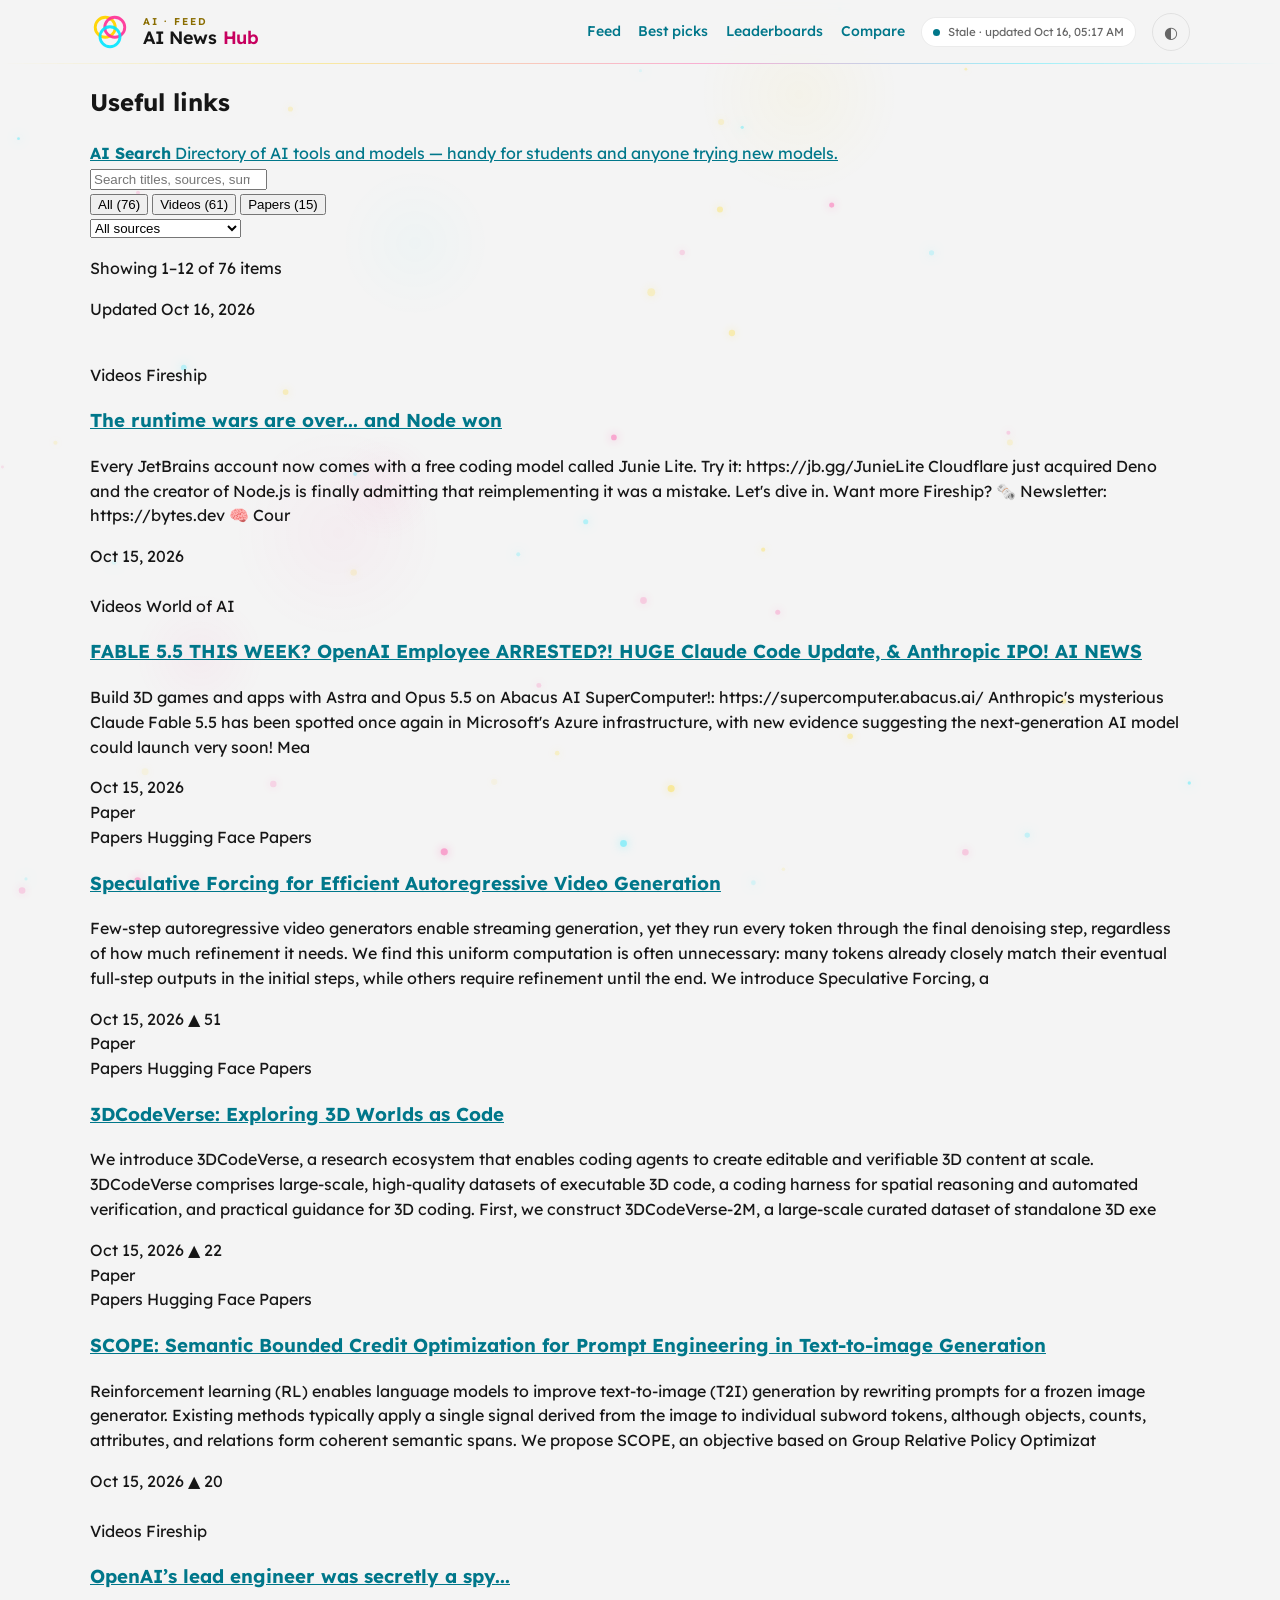
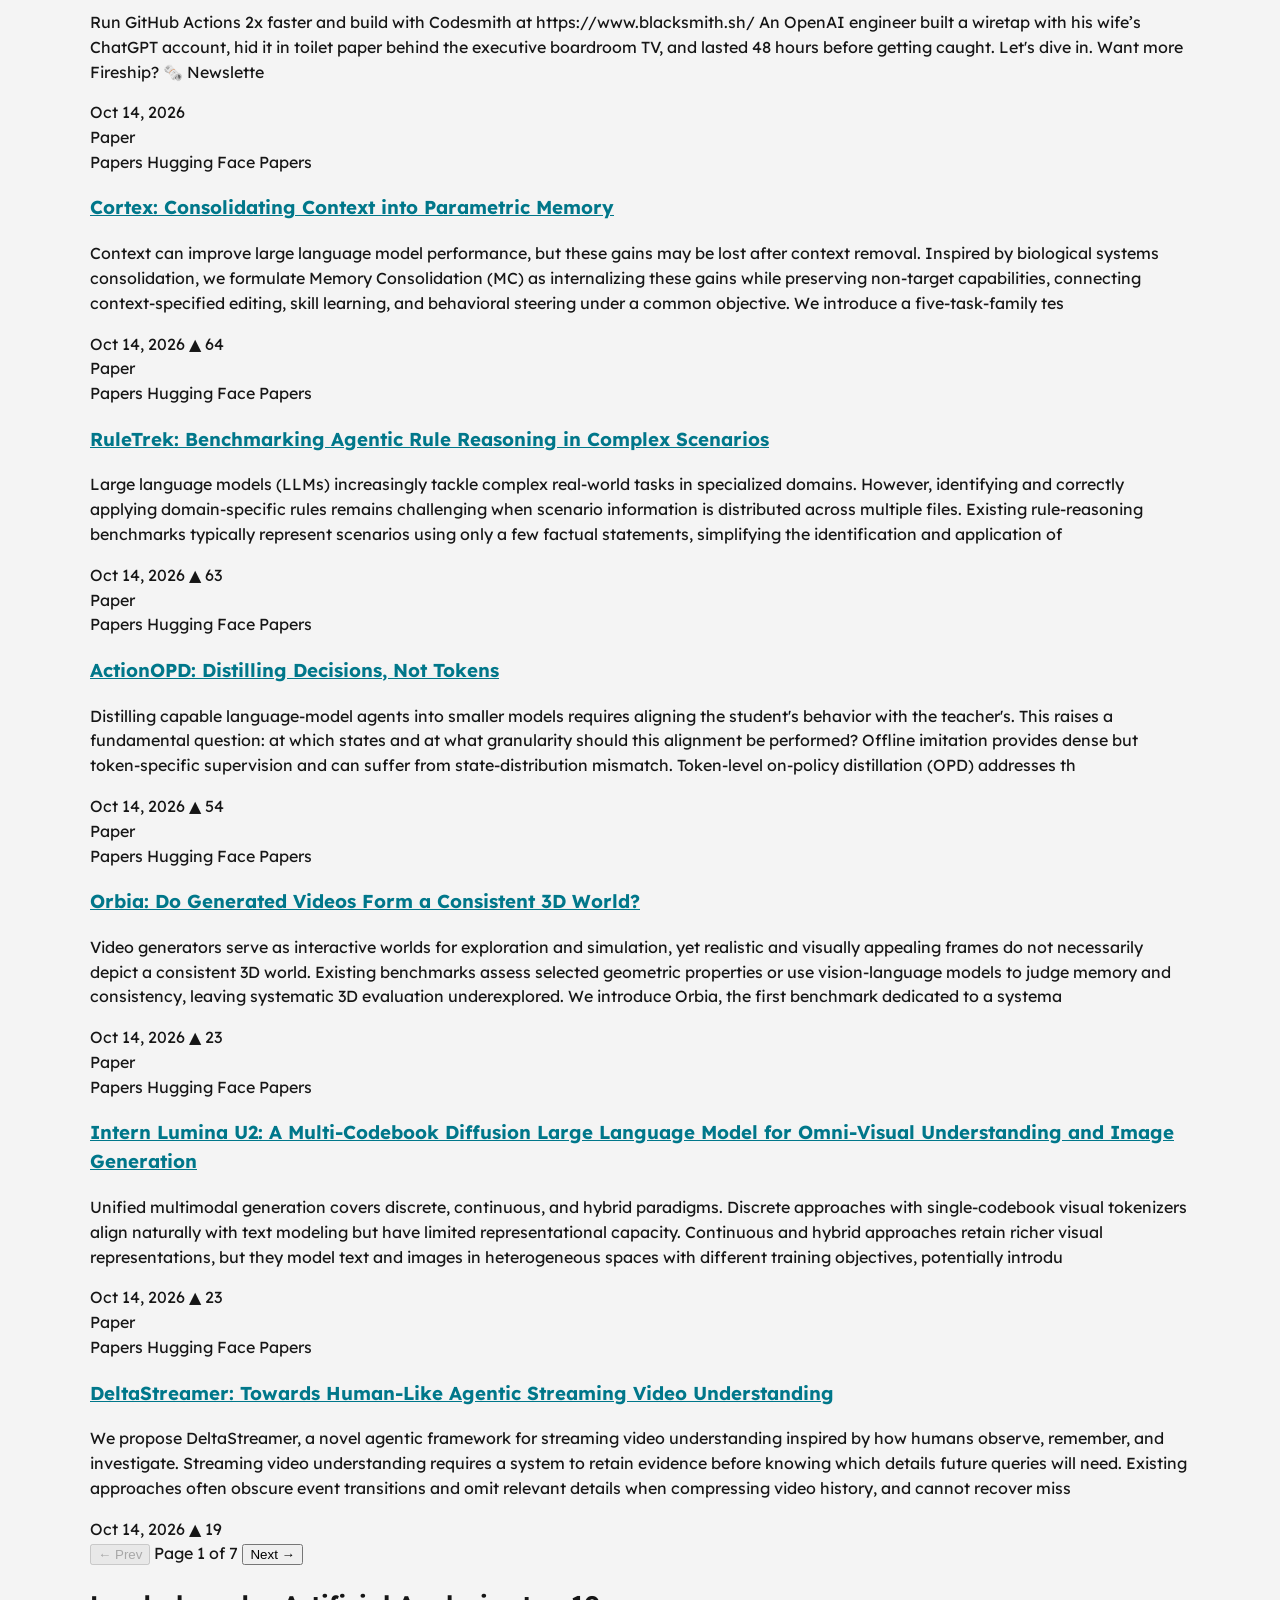
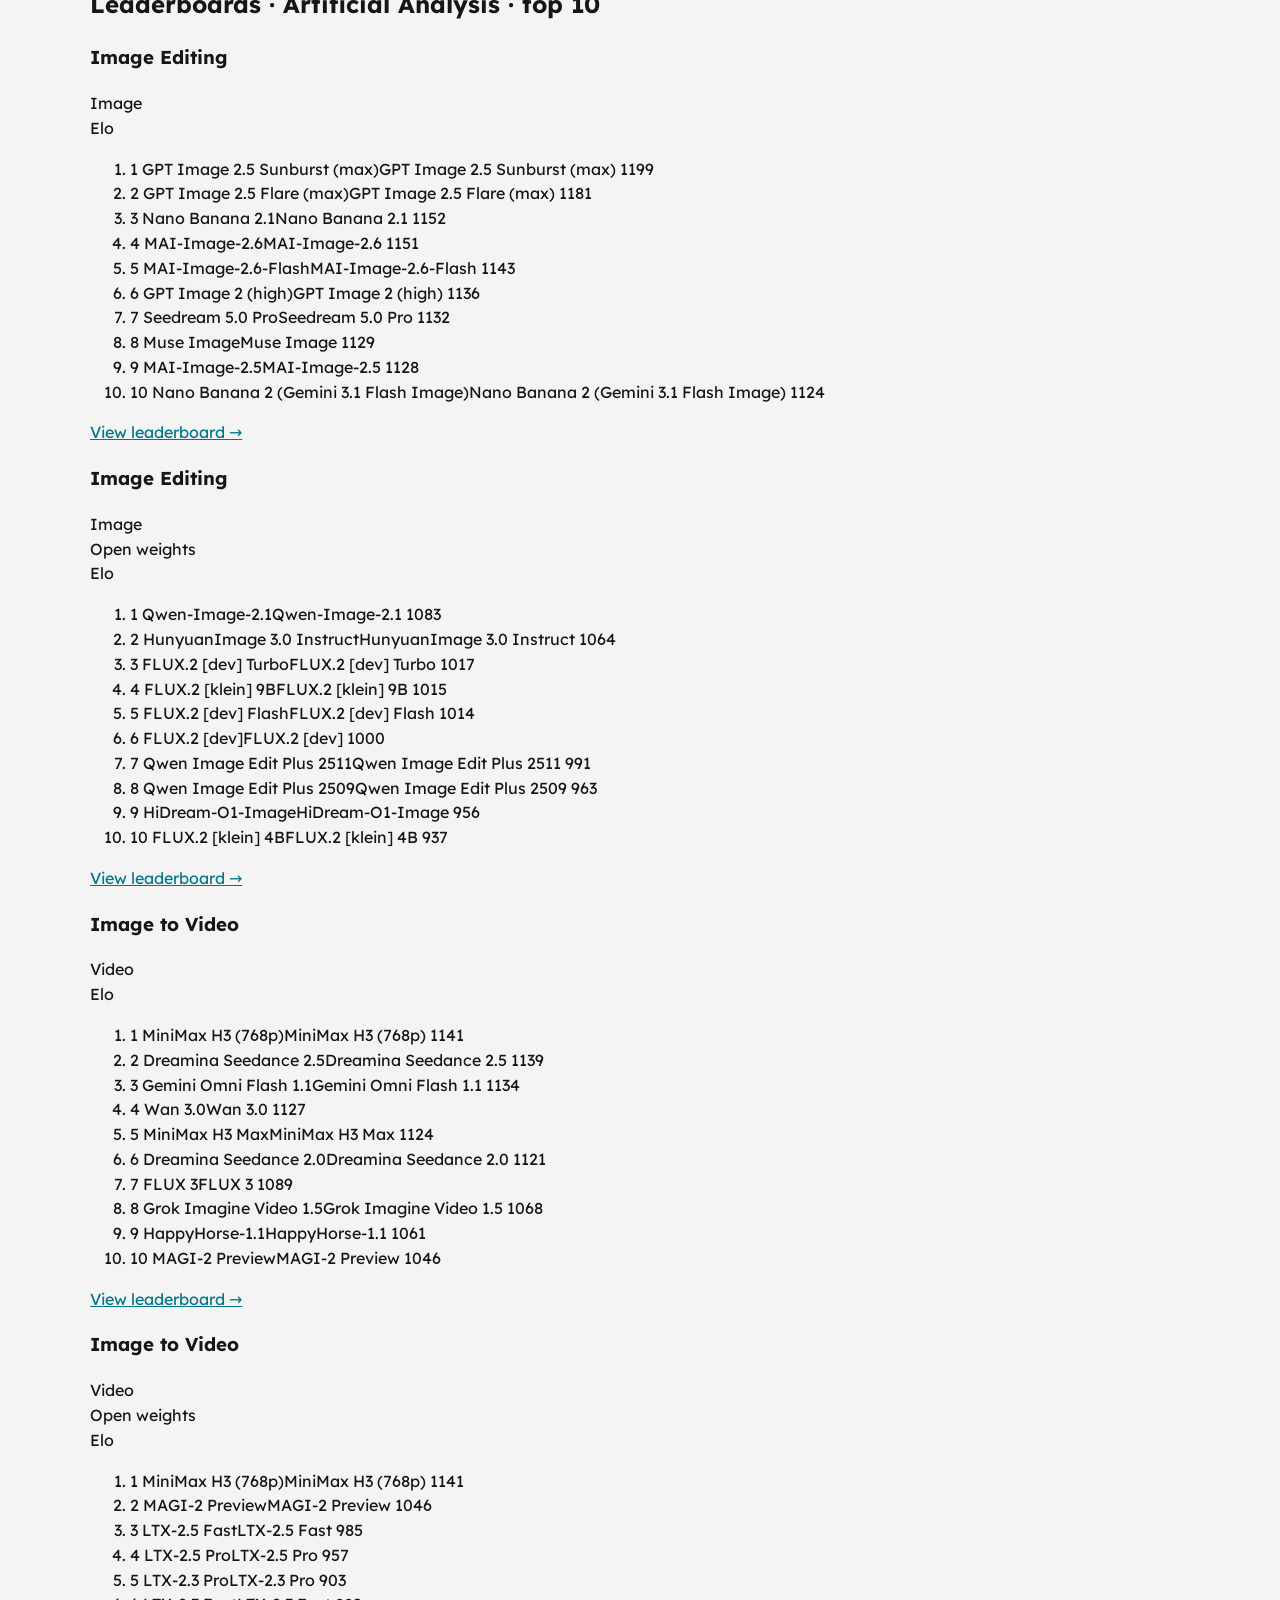
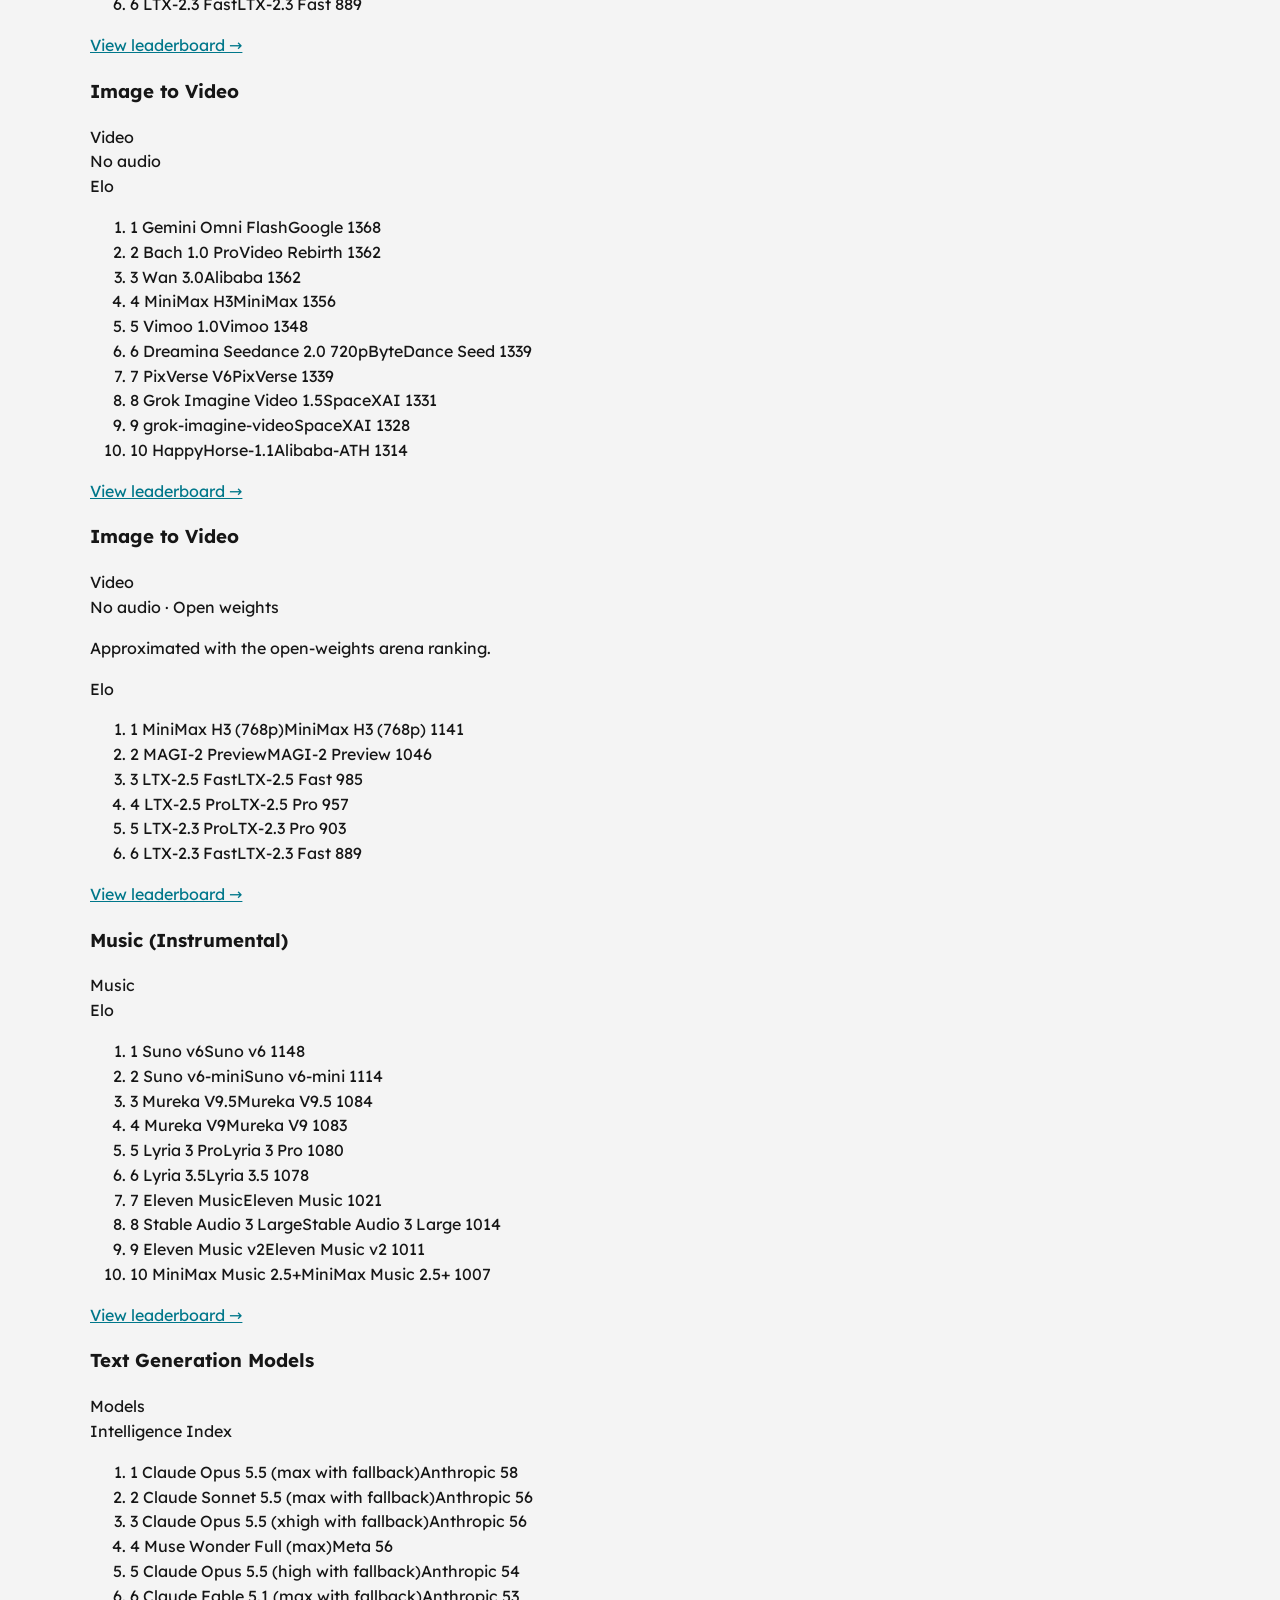
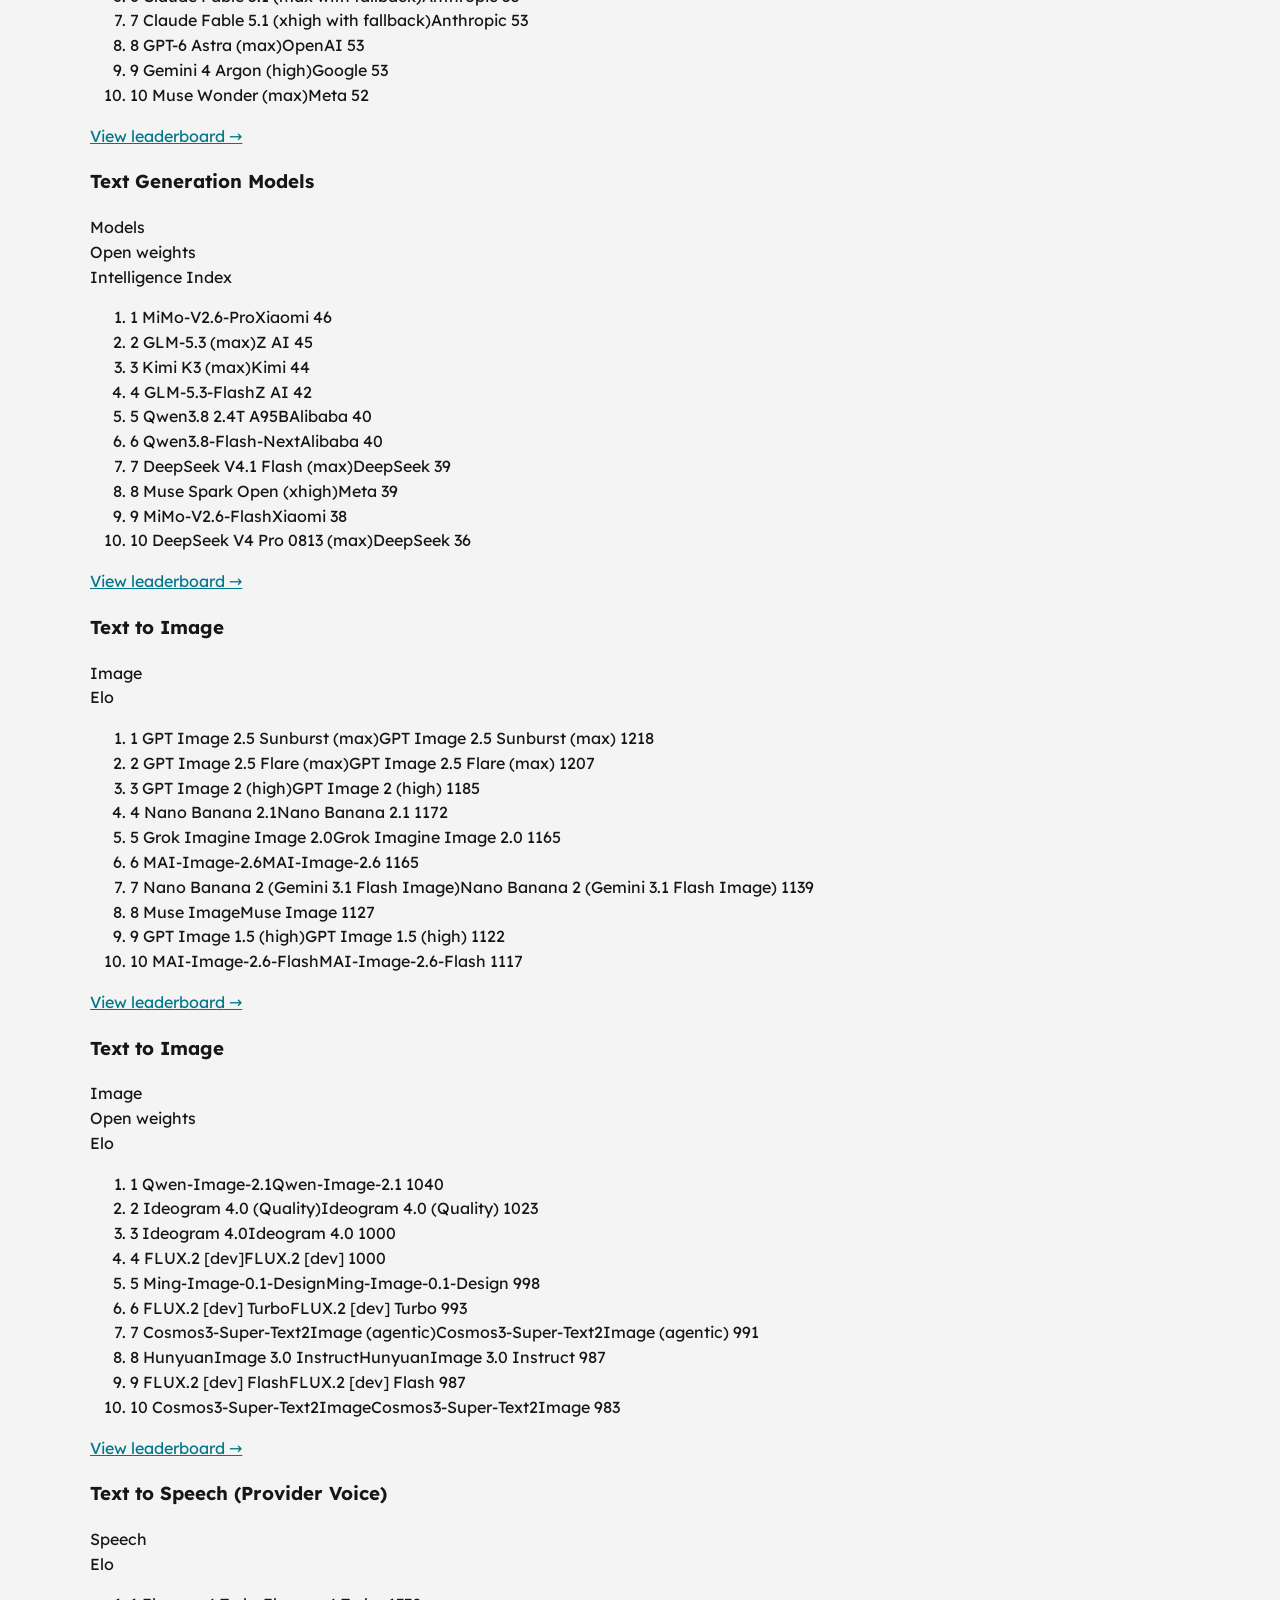
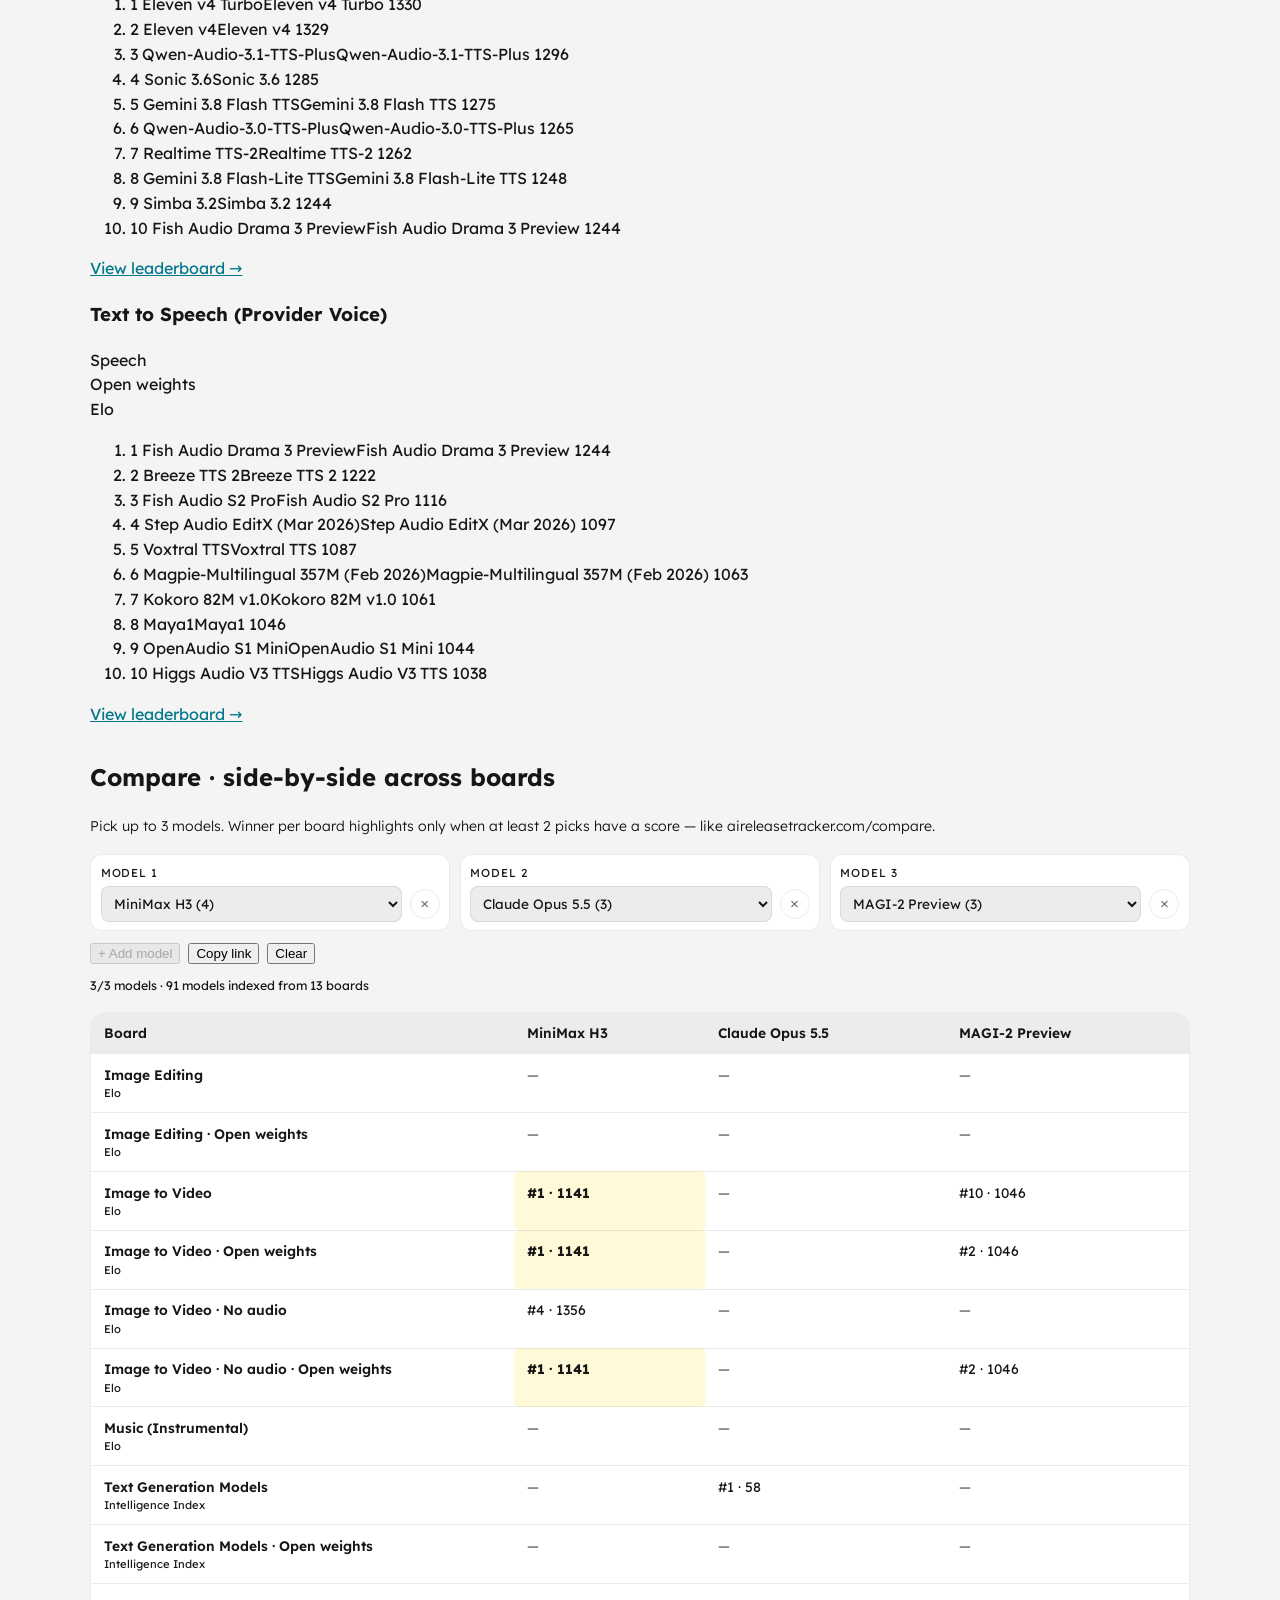
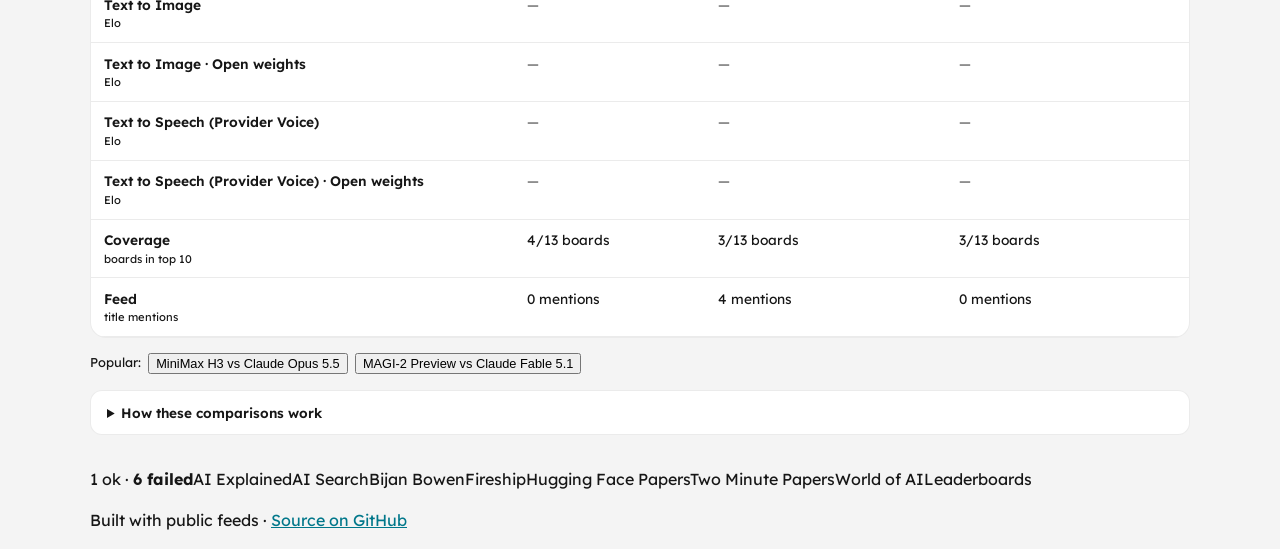
==== commit 63cb33dc: "New tabs" ====
--- a/index.html
+++ b/index.html
@@ -62,7 +62,9 @@
       <div class="header-actions">
         <nav class="site-nav" aria-label="Sections">
           <a href="#timeline">Feed</a>
+          <a href="#best-picks">Best picks</a>
           <a href="#leaderboards">Leaderboards</a>
+          <a href="#compare">Compare</a>
         </nav>
         <span class="freshness" id="freshness" title="Last data refresh">
           <span class="fresh-dot" aria-hidden="true"></span>
@@ -127,6 +129,42 @@
       <h2 class="section-title">Leaderboards <span class="muted">· Artificial Analysis · top 10</span></h2>
       <div id="lb-grid" class="lb-grid"></div>
     </section>
+
+    <section id="best-picks" class="best-picks" hidden aria-labelledby="best-picks-title">
+      <h2 class="section-title" id="best-picks-title">Best picks <span class="muted">· Use model X for Y</span></h2>
+      <p class="section-sub muted">Curated winners per task — closed-source vs open-weights. Benchmark picks cite AI Release Tracker; media picks mirror our own leaderboards.</p>
+      <div class="segmented" role="group" aria-label="License filter for best picks">
+        <button type="button" class="seg-btn" data-license="closed" aria-pressed="true">Closed</button>
+        <button type="button" class="seg-btn" data-license="open" aria-pressed="false">Open</button>
+      </div>
+      <div id="picks-grid" class="picks-grid"></div>
+      <p id="picks-updated" class="muted picks-updated"></p>
+    </section>
+
+    <section id="compare" class="compare" hidden aria-labelledby="compare-title">
+      <h2 class="section-title" id="compare-title">Compare <span class="muted">· side-by-side across boards</span></h2>
+      <p class="section-sub muted">Pick up to 3 models. Winner per board highlights only when at least 2 picks have a score — like aireleasetracker.com/compare.</p>
+      <div class="compare-controls">
+        <div id="compare-slots" class="compare-slots"></div>
+        <div class="compare-actions">
+          <button id="compare-add" class="page-btn" type="button">+ Add model</button>
+          <button id="compare-copy" class="page-btn" type="button">Copy link</button>
+          <button id="compare-clear" class="page-btn" type="button">Clear</button>
+        </div>
+        <p id="compare-hint" class="muted compare-hint"></p>
+      </div>
+      <div class="compare-table-wrap">
+        <table id="compare-table" class="compare-table">
+          <thead><tr id="compare-head"><th scope="col">Board</th></tr></thead>
+          <tbody id="compare-body"></tbody>
+        </table>
+      </div>
+      <div id="popular-compare" class="popular-compare"></div>
+      <details class="compare-how">
+        <summary>How these comparisons work</summary>
+        <p>Built from the same <code>data/items.json</code> leaderboards shown above (Artificial Analysis snapshots, top 10 per board). Names are normalized — e.g. <code>Claude Opus 5.5 (max with fallback)</code> → <code>Claude Opus 5.5</code> — so variants collapse to one column. A model “wins” a board only when at least two compared models both report that board; otherwise no highlight. Missing = <code>—</code> (outside top 10, not tested). Benchmark task winners in Best picks additionally cite AI Release Tracker with canonical links.</p>
+      </details>
+    </section>
   </main>
 
   <footer class="site-footer">
--- a/styles.css
+++ b/styles.css
@@ -298,9 +298,358 @@
 }
 
 #timeline,
-#leaderboards {
+#leaderboards,
+#best-picks,
+#compare {
   scroll-margin-top: 5rem;
 }
+
+.section-sub {
+  margin: 0 0 1rem;
+  font-size: 0.88rem;
+  font-weight: 300;
+}
+
+/* Best picks */
+.best-picks,
+.compare {
+  margin-top: 2rem;
+  padding-bottom: 2rem;
+}
+
+.segmented {
+  display: inline-flex;
+  border: 1px solid var(--border);
+  border-radius: 999px;
+  background: var(--bg-card);
+  padding: 0.2rem;
+  gap: 0.2rem;
+  margin-bottom: 1rem;
+}
+
+.seg-btn {
+  border: 0;
+  background: transparent;
+  color: var(--text-muted);
+  border-radius: 999px;
+  padding: 0.45rem 1.1rem;
+  cursor: pointer;
+  font-family: inherit;
+  font-size: 0.85rem;
+  font-weight: 500;
+  transition: background 0.2s ease, color 0.2s ease;
+}
+
+.seg-btn.active,
+.seg-btn[aria-pressed="true"] {
+  background: var(--chip-selected-bg);
+  color: var(--chip-selected-fg);
+  font-weight: 600;
+}
+
+.picks-grid {
+  display: grid;
+  grid-template-columns: repeat(auto-fill, minmax(260px, 1fr));
+  gap: 1rem;
+}
+
+.pick-card {
+  display: flex;
+  flex-direction: column;
+  gap: 0.5rem;
+  background: var(--bg-card);
+  border: 1px solid var(--border);
+  border-radius: var(--radius);
+  box-shadow: var(--shadow);
+  padding: 1.1rem 1.15rem 1.2rem;
+  transition: border-color 0.22s ease, transform 0.22s ease;
+}
+
+.pick-card:hover {
+  transform: translateY(-3px);
+  border-color: color-mix(in srgb, var(--yellow) 45%, transparent);
+}
+
+.pick-head {
+  display: flex;
+  align-items: flex-start;
+  gap: 0.6rem;
+}
+
+.pick-icon {
+  display: grid;
+  place-items: center;
+  width: 34px;
+  height: 34px;
+  flex-shrink: 0;
+  border-radius: 10px;
+  background: var(--accent-soft);
+  color: var(--yellow);
+  font-weight: 700;
+  font-size: 0.8rem;
+}
+
+html[data-theme="light"] .pick-icon {
+  color: #8a6d00;
+}
+
+.pick-task {
+  margin: 0;
+  font-size: 0.95rem;
+  font-weight: 600;
+}
+
+.pick-bench {
+  font-size: 0.75rem;
+}
+
+.pick-head .badge {
+  margin-left: auto;
+  flex-shrink: 0;
+}
+
+.badge-open {
+  background: color-mix(in srgb, var(--cyan) 14%, transparent);
+  color: var(--cyan);
+  border-color: color-mix(in srgb, var(--cyan) 35%, transparent);
+}
+
+.badge-closed {
+  background: color-mix(in srgb, var(--magenta) 14%, transparent);
+  color: var(--magenta);
+  border-color: color-mix(in srgb, var(--magenta) 35%, transparent);
+}
+
+html[data-theme="light"] .badge-open {
+  color: #00778a;
+}
+
+html[data-theme="light"] .badge-closed {
+  color: #c7005f;
+}
+
+.pick-use {
+  margin: 0.2rem 0 0;
+  font-size: 0.95rem;
+}
+
+.pick-use strong {
+  color: var(--yellow);
+}
+
+html[data-theme="light"] .pick-use strong {
+  color: #8a6d00;
+}
+
+.pick-meta {
+  display: flex;
+  align-items: baseline;
+  gap: 0.5rem;
+  font-size: 0.83rem;
+}
+
+.pick-score {
+  font-weight: 700;
+  font-variant-numeric: tabular-nums;
+  color: var(--cyan);
+}
+
+html[data-theme="light"] .pick-score {
+  color: #00778a;
+}
+
+.pick-runner,
+.pick-src {
+  margin: 0;
+  font-size: 0.78rem;
+}
+
+.pick-links {
+  margin-top: auto;
+  display: flex;
+  gap: 1rem;
+  align-items: center;
+}
+
+.pick-compare {
+  background: none;
+  border: 0;
+  padding: 0;
+  cursor: pointer;
+  font-family: inherit;
+}
+
+.pick-empty {
+  margin: 0.4rem 0;
+  font-size: 0.88rem;
+}
+
+.picks-updated {
+  margin-top: 0.8rem;
+  font-size: 0.78rem;
+}
+
+/* Compare */
+.compare-controls {
+  display: grid;
+  gap: 0.75rem;
+  margin-bottom: 1rem;
+}
+
+.compare-slots {
+  display: grid;
+  grid-template-columns: repeat(auto-fit, minmax(220px, 1fr));
+  gap: 0.6rem;
+}
+
+.compare-slot {
+  display: grid;
+  grid-template-columns: 1fr auto;
+  gap: 0.3rem 0.5rem;
+  align-items: center;
+  background: var(--bg-card);
+  border: 1px solid var(--border);
+  border-radius: 12px;
+  padding: 0.55rem 0.6rem;
+}
+
+.compare-slot span {
+  grid-column: 1 / -1;
+  font-size: 0.72rem;
+  text-transform: uppercase;
+  letter-spacing: 0.08em;
+}
+
+.compare-slot select {
+  border: 1px solid var(--border);
+  background: var(--bg-elevated);
+  color: var(--text);
+  border-radius: 8px;
+  padding: 0.45rem 0.5rem;
+  font-family: inherit;
+  font-size: 0.85rem;
+  min-width: 0;
+}
+
+.compare-remove {
+  width: 30px;
+  height: 30px;
+  font-size: 0.95rem;
+}
+
+.compare-actions {
+  display: flex;
+  flex-wrap: wrap;
+  gap: 0.5rem;
+}
+
+.compare-hint {
+  margin: 0;
+  font-size: 0.78rem;
+}
+
+.compare-table-wrap {
+  overflow-x: auto;
+  border: 1px solid var(--border);
+  border-radius: var(--radius);
+  background: var(--bg-card);
+}
+
+.compare-table {
+  width: 100%;
+  border-collapse: collapse;
+  font-size: 0.86rem;
+  min-width: 560px;
+}
+
+.compare-table th,
+.compare-table td {
+  padding: 0.6rem 0.8rem;
+  border-bottom: 1px solid var(--border);
+  text-align: left;
+  vertical-align: top;
+}
+
+.compare-table thead th {
+  background: var(--bg-elevated);
+  font-weight: 600;
+  position: sticky;
+  top: 0;
+}
+
+.compare-table tbody th[scope="row"] {
+  font-weight: 600;
+  max-width: 240px;
+}
+
+.cmp-sub {
+  display: block;
+  font-size: 0.7rem;
+  font-weight: 400;
+}
+
+.cmp-cell {
+  font-variant-numeric: tabular-nums;
+  white-space: nowrap;
+}
+
+.cmp-missing {
+  color: var(--text-muted);
+}
+
+.cmp-win {
+  background: color-mix(in srgb, var(--yellow) 16%, transparent);
+  font-weight: 700;
+  border-radius: 6px;
+}
+
+.popular-compare {
+  display: flex;
+  flex-wrap: wrap;
+  gap: 0.45rem;
+  align-items: center;
+  margin-top: 0.9rem;
+}
+
+.popular-label {
+  font-size: 0.8rem;
+}
+
+.popular-chip {
+  font-size: 0.8rem;
+}
+
+.compare-how {
+  margin-top: 1rem;
+  border: 1px solid var(--border);
+  border-radius: 12px;
+  padding: 0.7rem 1rem;
+  background: var(--bg-card);
+  font-size: 0.85rem;
+  color: var(--text-muted);
+}
+
+.compare-how summary {
+  cursor: pointer;
+  color: var(--text);
+  font-weight: 600;
+}
+
+.compare-how code {
+  font-size: 0.8em;
+}
+
+@media (prefers-reduced-motion: reduce) {
+  html {
+    scroll-behavior: auto;
+  }
+
+  body,
+  .controls,
+  .meta-bar,
+  .card {
+    animation: none !important;
+  }
 
 .featured {
   margin-top: 1.5rem;
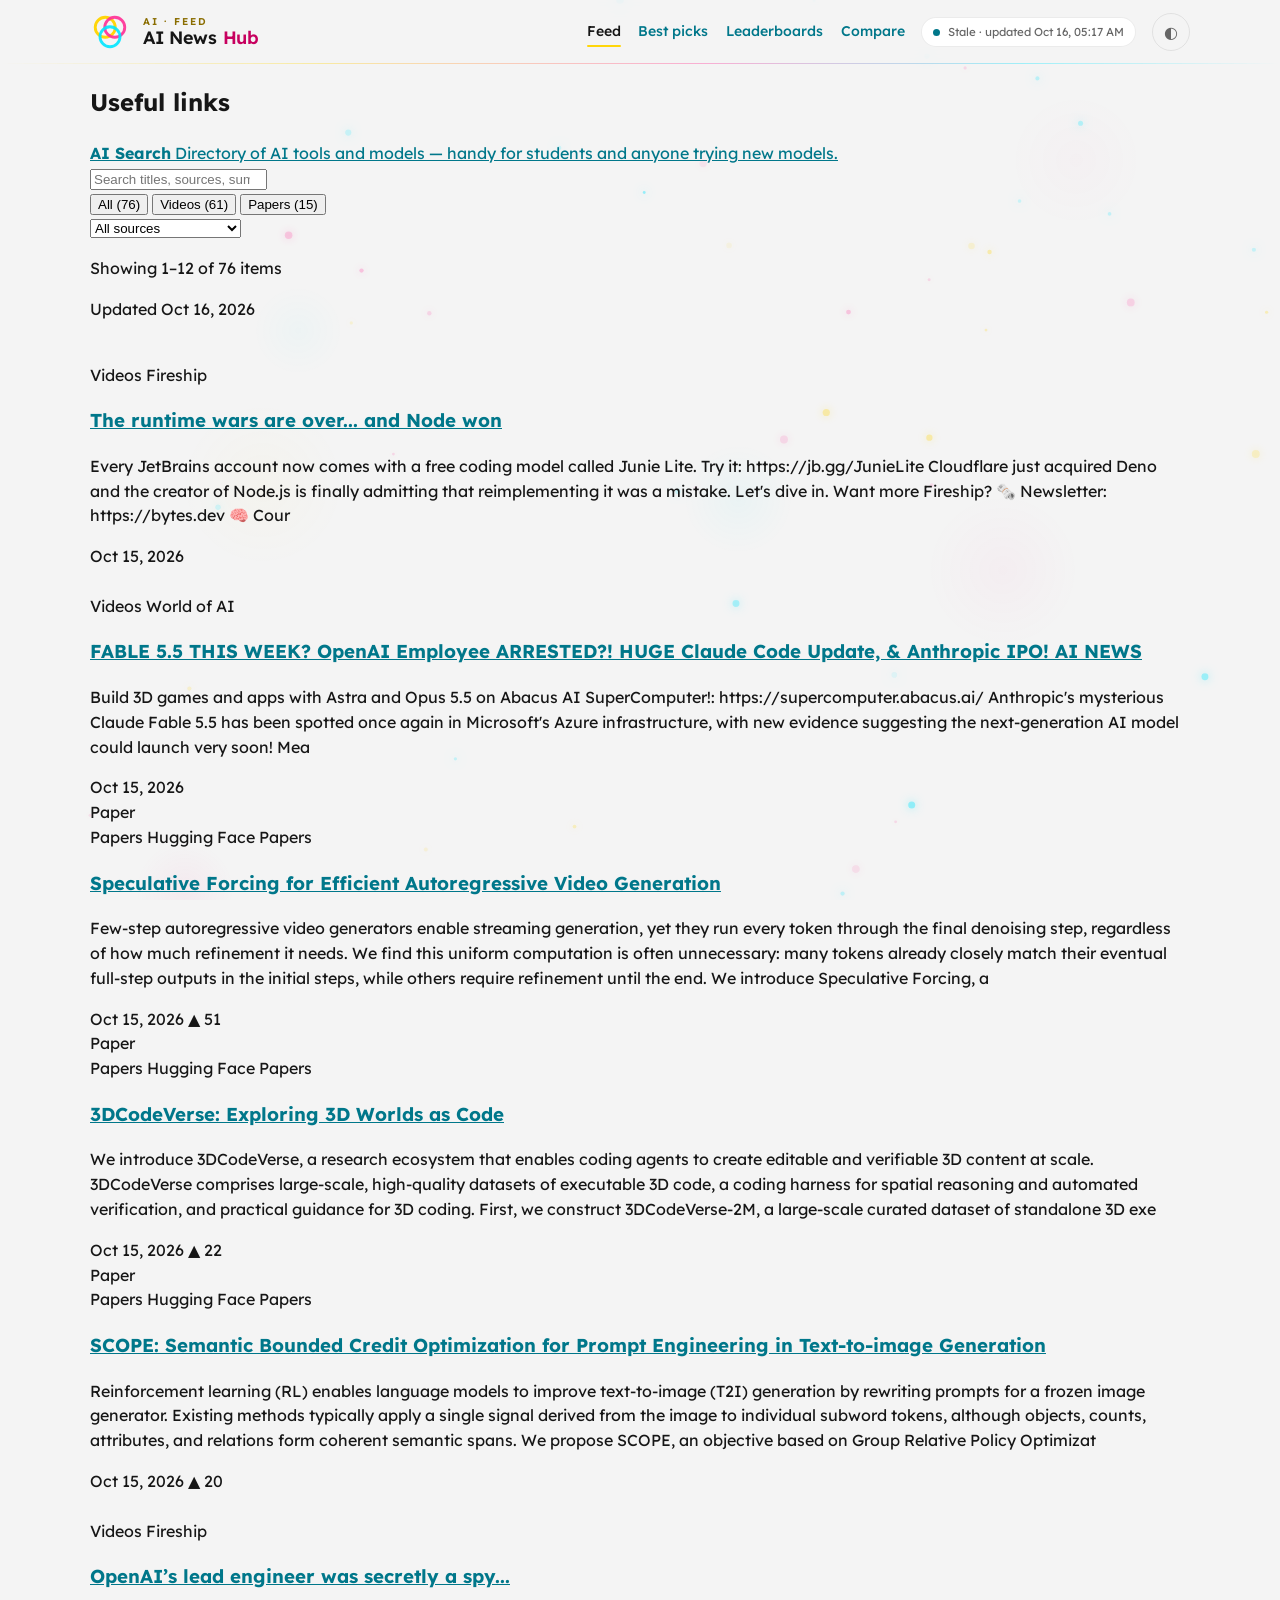
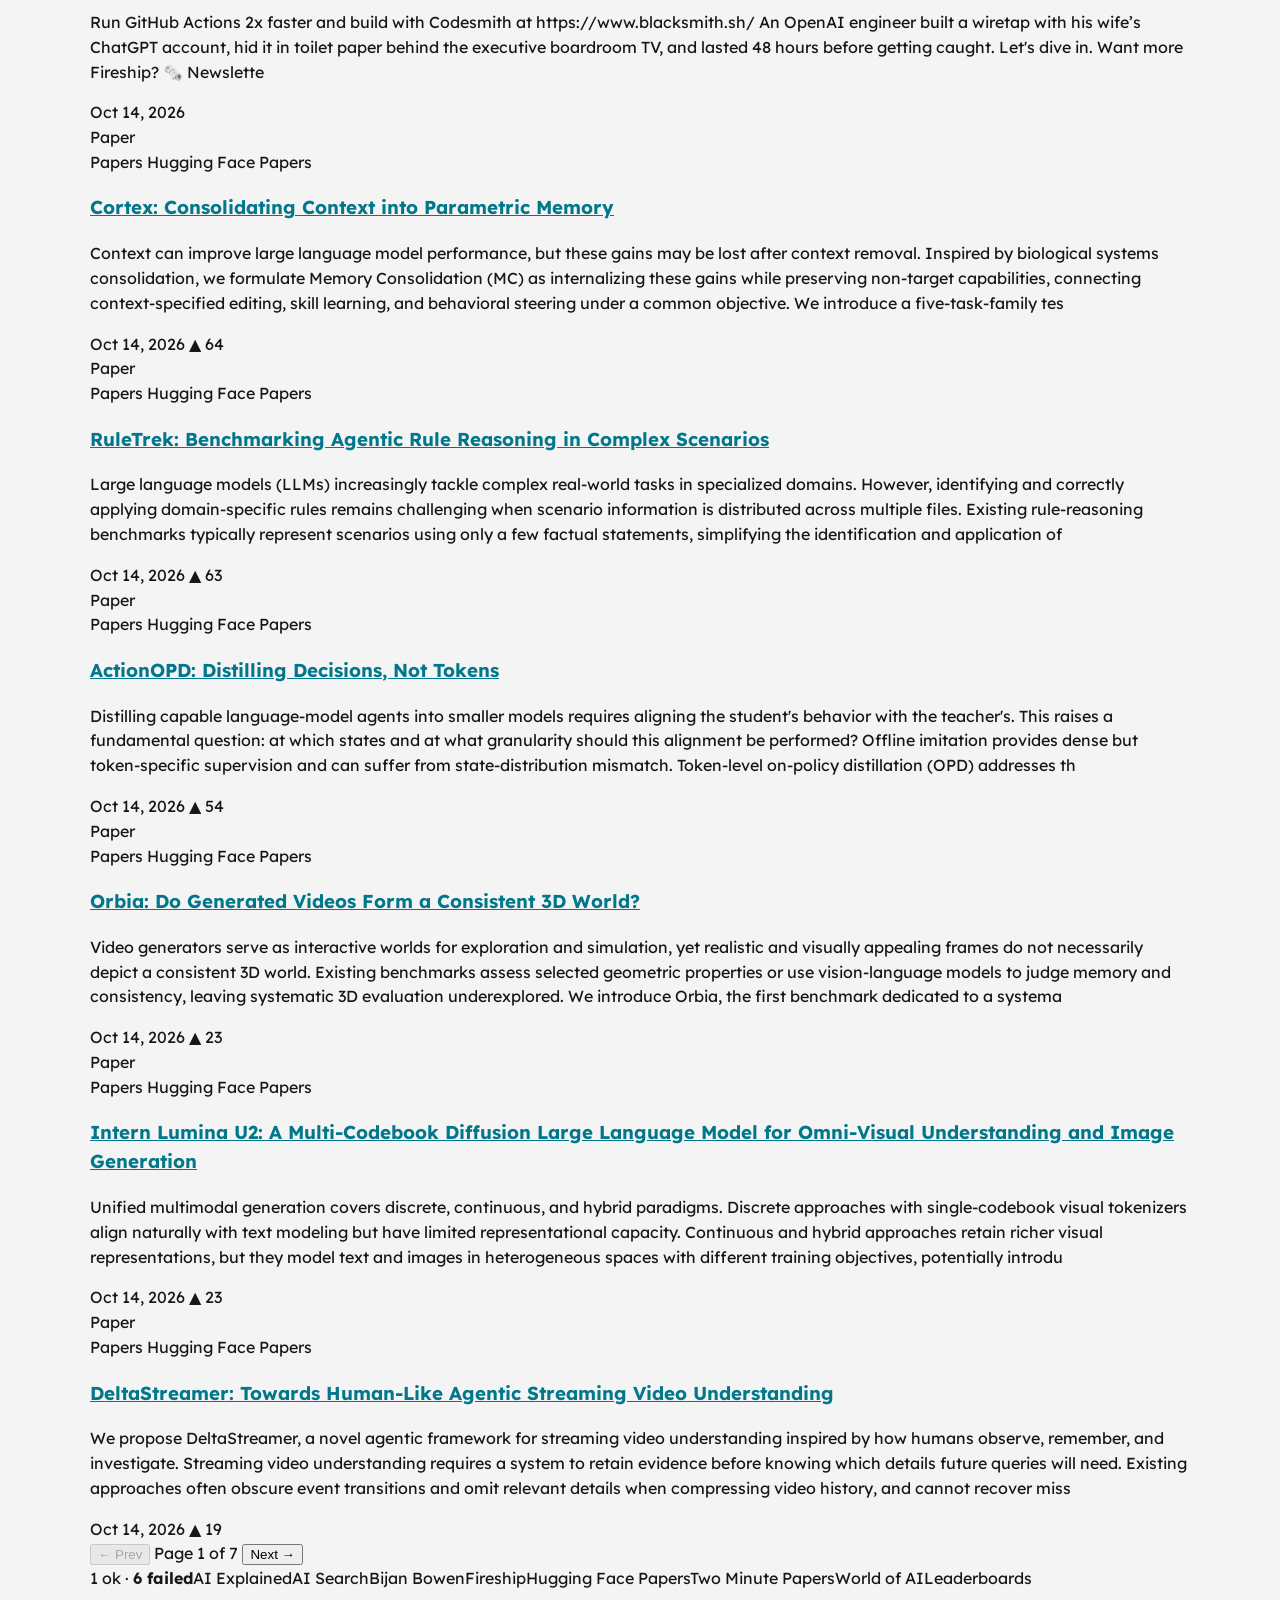
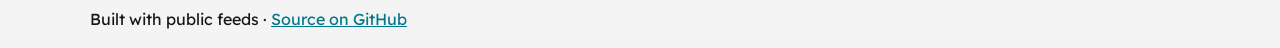
==== commit d2848194: "nav fix" ====
--- a/index.html
+++ b/index.html
@@ -61,10 +61,10 @@
       </div>
       <div class="header-actions">
         <nav class="site-nav" aria-label="Sections">
-          <a href="#timeline">Feed</a>
-          <a href="#best-picks">Best picks</a>
-          <a href="#leaderboards">Leaderboards</a>
-          <a href="#compare">Compare</a>
+          <a href="#feed" data-tab="feed" class="active" aria-current="page">Feed</a>
+          <a href="#best-picks" data-tab="best-picks">Best picks</a>
+          <a href="#leaderboards" data-tab="leaderboards">Leaderboards</a>
+          <a href="#compare" data-tab="compare">Compare</a>
         </nav>
         <span class="freshness" id="freshness" title="Last data refresh">
           <span class="fresh-dot" aria-hidden="true"></span>
@@ -83,7 +83,7 @@
       <div id="featured-list" class="featured-list"></div>
     </section>
 
-    <section class="controls" aria-label="Filters">
+    <section class="controls" id="feed-controls" aria-label="Filters">
       <div class="search-wrap">
         <input id="search" type="search" placeholder="Search titles, sources, summaries…" autocomplete="off" />
       </div>
@@ -95,7 +95,7 @@
       </div>
     </section>
 
-    <section class="meta-bar">
+    <section class="meta-bar" id="feed-meta">
       <p id="status">Loading…</p>
       <p id="updated" class="muted"></p>
     </section>
--- a/styles.css
+++ b/styles.css
@@ -236,6 +236,14 @@
   transform: scaleX(1);
 }
 
+.site-nav a.active {
+  color: var(--text);
+}
+
+.site-nav a.active::after {
+  transform: scaleX(1);
+}
+
 .freshness {
   display: inline-flex;
   align-items: center;
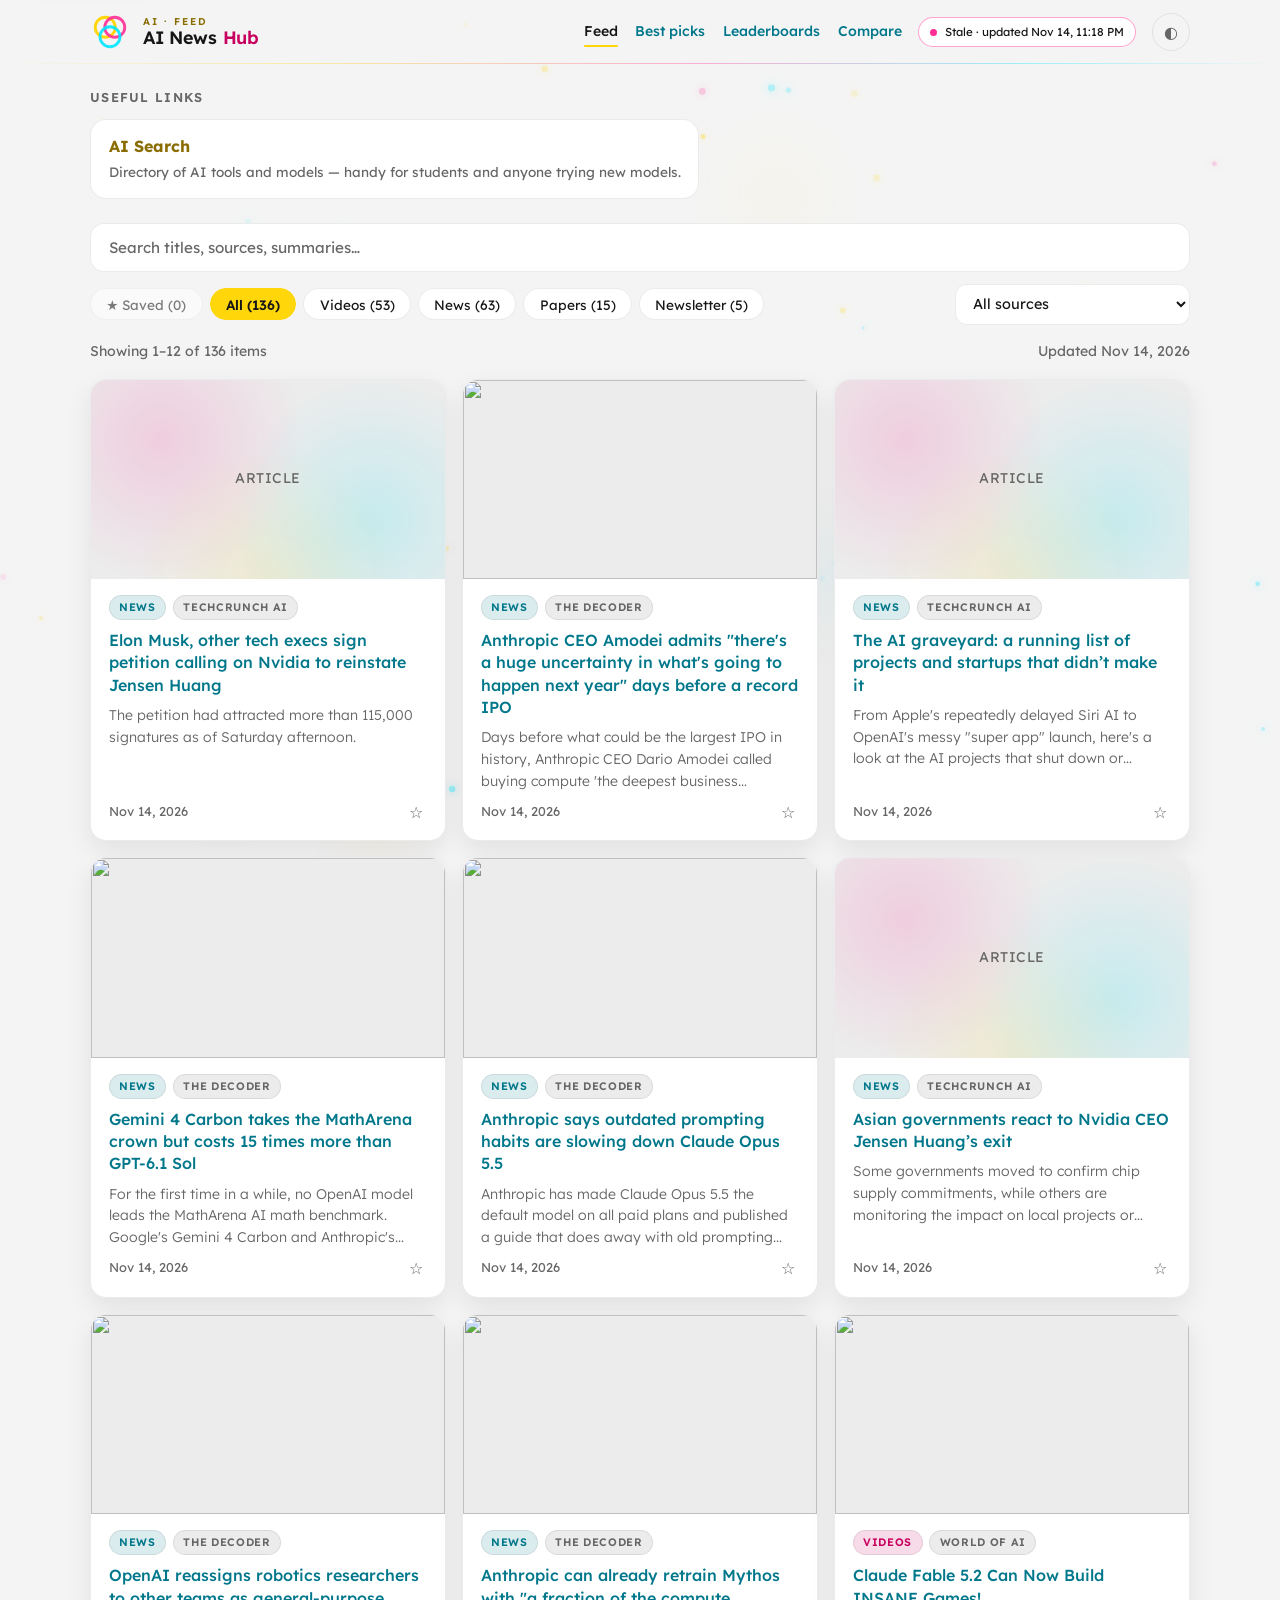
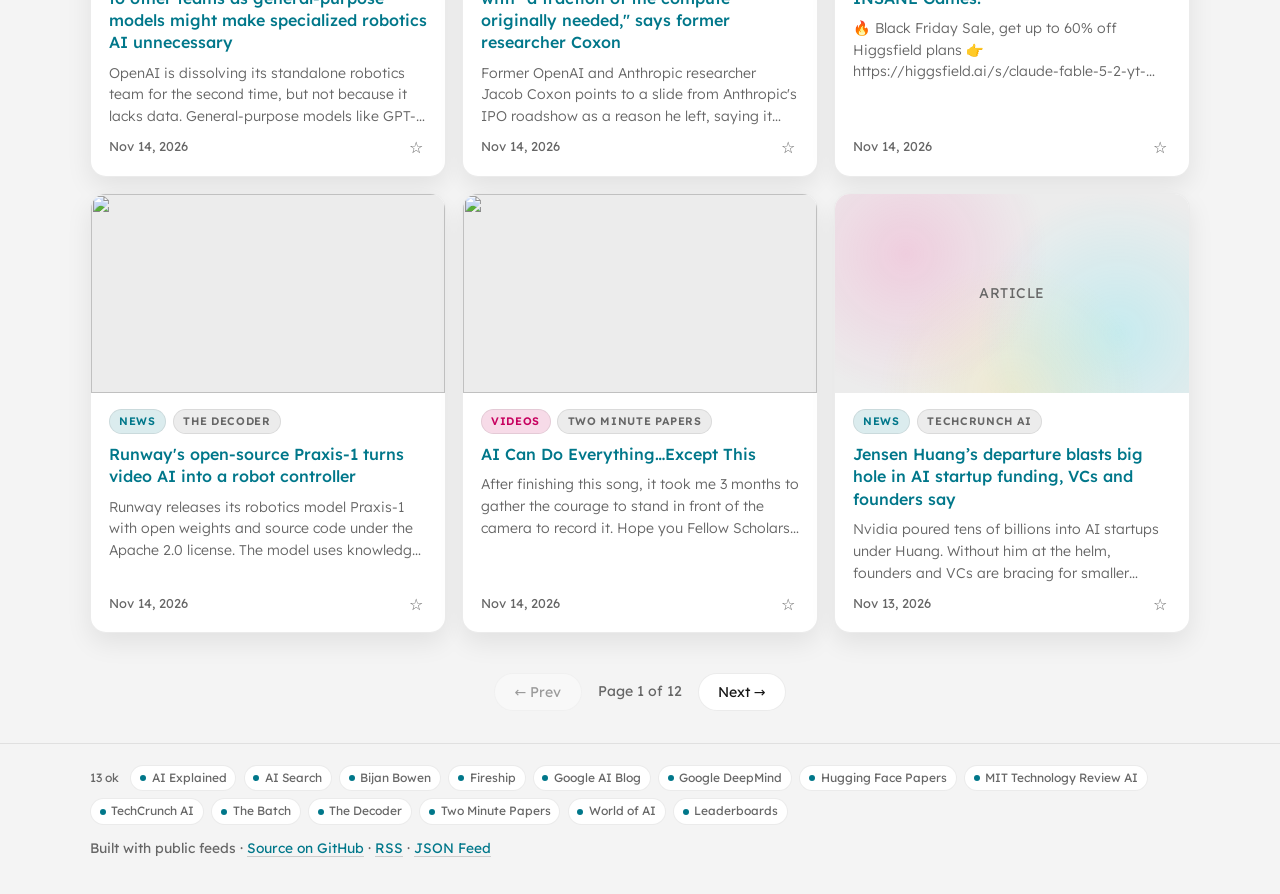
==== commit 044bc9de: "fix: repair stylesheet and harden news pipeline - close unclosed reduced-motion media query that hid" ====
--- a/index.html
+++ b/index.html
@@ -3,25 +3,44 @@
 <head>
   <meta charset="UTF-8" />
   <meta name="viewport" content="width=device-width, initial-scale=1" />
-  <meta name="description" content="AI News Hub — aggregated AI news, papers, and videos from trusted sources." />
+  <meta name="description" content="AI News Hub — aggregated AI news, papers, and videos from trusted sources, refreshed every 30 minutes." />
+  <meta name="color-scheme" content="dark light" />
   <meta name="theme-color" content="#161616" />
-  <title>AI News Hub</title>
+  <meta name="theme-color" media="(prefers-color-scheme: light)" content="#f4f4f4" />
+  <title>AI News Hub — AI news, papers & videos</title>
+
+  <script>
+    (function () {
+      try {
+        var saved = localStorage.getItem("theme");
+        if (saved !== "light" && saved !== "dark") saved = null;
+        var theme = saved || (window.matchMedia("(prefers-color-scheme: dark)").matches ? "dark" : "light");
+        document.documentElement.dataset.theme = theme;
+      } catch (error) {
+        document.documentElement.dataset.theme = "dark";
+      }
+    })();
+  </script>
 
   <link rel="canonical" href="https://artheriax.github.io/AI-News-Hub/" />
   <meta property="og:type" content="website" />
   <meta property="og:site_name" content="AI News Hub" />
-  <meta property="og:title" content="AI News Hub" />
-  <meta property="og:description" content="Aggregated AI news, papers, and videos from trusted sources — one timeline, refreshed hourly." />
+  <meta property="og:title" content="AI News Hub — AI news, papers & videos" />
+  <meta property="og:description" content="Aggregated AI news, papers, and videos from trusted sources — one timeline, refreshed every 30 minutes." />
   <meta property="og:url" content="https://artheriax.github.io/AI-News-Hub/" />
   <meta property="og:image" content="https://artheriax.github.io/AI-News-Hub/og.png" />
-  <meta name="twitter:card" content="summary" />
-  <meta name="twitter:title" content="AI News Hub" />
-  <meta name="twitter:description" content="Aggregated AI news, papers, and videos from trusted sources — one timeline, refreshed hourly." />
+  <meta property="og:image:width" content="1200" />
+  <meta property="og:image:height" content="630" />
+  <meta name="twitter:card" content="summary_large_image" />
+  <meta name="twitter:title" content="AI News Hub — AI news, papers & videos" />
+  <meta name="twitter:description" content="Aggregated AI news, papers, and videos from trusted sources — one timeline, refreshed every 30 minutes." />
   <meta name="twitter:image" content="https://artheriax.github.io/AI-News-Hub/og.png" />
 
   <link rel="icon" href="favicon.svg" type="image/svg+xml" />
   <link rel="apple-touch-icon" href="icons/192.png" />
   <link rel="manifest" href="manifest.webmanifest" />
+  <link rel="alternate" type="application/rss+xml" title="AI News Hub" href="data/feed.xml" />
+  <link rel="alternate" type="application/feed+json" title="AI News Hub JSON Feed" href="data/feed.json" />
 
   <link rel="preconnect" href="https://fonts.googleapis.com" />
   <link rel="preconnect" href="https://fonts.gstatic.com" crossorigin />
@@ -45,6 +64,7 @@
   </script>
 </head>
 <body>
+  <a class="skip-link" href="#main-content">Skip to content</a>
   <canvas id="bg-canvas" aria-hidden="true"></canvas>
   <header class="site-header">
     <div class="container header-inner">
@@ -70,6 +90,7 @@
           <span class="fresh-dot" aria-hidden="true"></span>
           <span id="freshness-text">Loading…</span>
         </span>
+        <button id="refresh-pill" class="refresh-pill" type="button" hidden>New data · Refresh</button>
         <button id="theme-toggle" class="icon-btn" type="button" aria-label="Toggle dark mode" title="Toggle dark mode">
           <span class="theme-icon" aria-hidden="true">◐</span>
         </button>
@@ -77,7 +98,7 @@
     </div>
   </header>
 
-  <main class="container">
+  <main class="container" id="main-content">
     <section id="featured" class="featured" hidden>
       <h2 class="section-title">Useful links</h2>
       <div id="featured-list" class="featured-list"></div>
@@ -88,7 +109,10 @@
         <input id="search" type="search" placeholder="Search titles, sources, summaries…" autocomplete="off" />
       </div>
       <div class="filter-row">
-        <div id="category-filters" class="chip-row" role="tablist" aria-label="Category filter"></div>
+        <div class="filter-left">
+          <button id="saved-toggle" class="chip" type="button" aria-pressed="false" title="Show saved items">★ Saved (0)</button>
+          <div id="category-filters" class="chip-row" role="group" aria-label="Category filter"></div>
+        </div>
         <select id="source-filter" aria-label="Source filter">
           <option value="">All sources</option>
         </select>
@@ -96,11 +120,11 @@
     </section>
 
     <section class="meta-bar" id="feed-meta">
-      <p id="status">Loading…</p>
+      <p id="status" role="status" aria-live="polite">Loading…</p>
       <p id="updated" class="muted"></p>
     </section>
 
-    <section id="timeline" class="timeline" aria-live="polite">
+    <section id="timeline" class="timeline">
       <article class="skeleton-card"><div class="sk-media"></div><div class="sk-body"><div class="sk-line"></div><div class="sk-line"></div><div class="sk-line short"></div></div></article>
       <article class="skeleton-card"><div class="sk-media"></div><div class="sk-body"><div class="sk-line"></div><div class="sk-line"></div><div class="sk-line short"></div></div></article>
       <article class="skeleton-card"><div class="sk-media"></div><div class="sk-body"><div class="sk-line"></div><div class="sk-line"></div><div class="sk-line short"></div></div></article>
@@ -170,10 +194,13 @@
   <footer class="site-footer">
     <div class="container">
       <div id="health" class="health-strip" hidden aria-label="Source health"></div>
-      <p>Built with public feeds · <a href="https://github.com/Artheriax/AI-News-Hub" rel="noopener">Source on GitHub</a></p>
+      <p>Built with public feeds · <a href="https://github.com/Artheriax/AI-News-Hub" rel="noopener">Source on GitHub</a> · <a href="data/feed.xml">RSS</a> · <a href="data/feed.json">JSON Feed</a></p>
     </div>
   </footer>
 
   <script src="app.js"></script>
+  <noscript>
+    <p class="container noscript">AI News Hub renders its feed with JavaScript. Enable JavaScript, or subscribe to the <a href="data/feed.xml">RSS feed</a>.</p>
+  </noscript>
 </body>
 </html>
--- a/styles.css
+++ b/styles.css
@@ -17,6 +17,8 @@
   --badge-news: var(--cyan);
   --badge-papers: var(--yellow);
   --badge-newsletter: var(--magenta);
+  --badge-video-ink: #ff8fc9;
+  --badge-newsletter-ink: #ff8fc9;
   --chip-selected-bg: var(--yellow);
   --chip-selected-fg: #161616;
   --shadow: 0 12px 30px rgba(0, 0, 0, 0.35);
@@ -38,6 +40,8 @@
   --badge-news: var(--cyan);
   --badge-papers: var(--yellow);
   --badge-newsletter: var(--magenta);
+  --badge-video-ink: #ff8fc9;
+  --badge-newsletter-ink: #ff8fc9;
   --chip-selected-bg: var(--yellow);
   --chip-selected-fg: #161616;
   --shadow: 0 12px 30px rgba(0, 0, 0, 0.35);
@@ -58,6 +62,8 @@
   --badge-news: #00778a;
   --badge-papers: #8a6d00;
   --badge-newsletter: #c7005f;
+  --badge-video-ink: #c7005f;
+  --badge-newsletter-ink: #c7005f;
   --chip-selected-bg: var(--yellow);
   --chip-selected-fg: #161616;
   --shadow: 0 10px 26px rgba(0, 0, 0, 0.08);
@@ -66,6 +72,29 @@
 
 * {
   box-sizing: border-box;
+}
+
+[hidden] {
+  display: none !important;
+}
+
+.skip-link {
+  position: fixed;
+  top: -4.5rem;
+  left: 1rem;
+  z-index: 100;
+  padding: 0.6rem 1.1rem;
+  border-radius: 999px;
+  background: var(--yellow);
+  color: #161616;
+  font-weight: 600;
+  text-decoration: none;
+  box-shadow: var(--shadow);
+  transition: top 0.2s ease;
+}
+
+.skip-link:focus {
+  top: 0.75rem;
 }
 
 html {
@@ -96,6 +125,35 @@
 
 html[data-theme="light"] a {
   color: #00778a;
+}
+
+.chip:focus-visible,
+.page-btn:focus-visible,
+.icon-btn:focus-visible,
+.seg-btn:focus-visible,
+.save-btn:focus-visible,
+.compare-slots select:focus-visible,
+.featured-card:focus-visible,
+.lb-link:focus-visible,
+.card-title a:focus-visible,
+.site-footer a:focus-visible,
+summary:focus-visible {
+  outline: 2px solid var(--yellow);
+  outline-offset: 2px;
+}
+
+html[data-theme="light"] .chip:focus-visible,
+html[data-theme="light"] .page-btn:focus-visible,
+html[data-theme="light"] .icon-btn:focus-visible,
+html[data-theme="light"] .seg-btn:focus-visible,
+html[data-theme="light"] .save-btn:focus-visible,
+html[data-theme="light"] .compare-slots select:focus-visible,
+html[data-theme="light"] .featured-card:focus-visible,
+html[data-theme="light"] .lb-link:focus-visible,
+html[data-theme="light"] .card-title a:focus-visible,
+html[data-theme="light"] .site-footer a:focus-visible,
+html[data-theme="light"] summary:focus-visible {
+  outline-color: #8a6d00;
 }
 
 .container {
@@ -658,6 +716,7 @@
   .card {
     animation: none !important;
   }
+}
 
 .featured {
   margin-top: 1.5rem;
@@ -744,6 +803,13 @@
   gap: 0.75rem;
   align-items: center;
   justify-content: space-between;
+}
+
+.filter-left {
+  display: flex;
+  flex-wrap: wrap;
+  gap: 0.45rem;
+  align-items: center;
 }
 
 .chip-row {
@@ -768,7 +834,13 @@
   border-color: var(--border-strong);
 }
 
-.chip[aria-selected="true"] {
+.chip:disabled {
+  opacity: 0.55;
+  cursor: default;
+}
+
+.chip[aria-selected="true"],
+.chip[aria-pressed="true"] {
   background: var(--chip-selected-bg);
   border-color: var(--chip-selected-bg);
   color: var(--chip-selected-fg);
@@ -910,7 +982,7 @@
 
 .badge.category-videos {
   background: color-mix(in srgb, var(--badge-video) 14%, transparent);
-  color: var(--badge-video);
+  color: var(--badge-video-ink);
 }
 
 .badge.category-news {
@@ -925,7 +997,7 @@
 
 .badge.category-newsletter {
   background: color-mix(in srgb, var(--badge-newsletter) 14%, transparent);
-  color: var(--badge-newsletter);
+  color: var(--badge-newsletter-ink);
 }
 
 .card-title {
@@ -964,9 +1036,43 @@
   margin-top: auto;
   display: flex;
   justify-content: space-between;
+  align-items: center;
   gap: 0.5rem;
   color: var(--text-muted);
   font-size: 0.8rem;
+}
+
+.card-actions {
+  display: flex;
+  align-items: center;
+  gap: 0.5rem;
+}
+
+.save-btn {
+  border: 0;
+  background: transparent;
+  color: var(--text-muted);
+  cursor: pointer;
+  font-family: inherit;
+  font-size: 1rem;
+  line-height: 1;
+  padding: 0.15rem 0.25rem;
+  border-radius: 8px;
+  transition: color 0.2s ease, transform 0.2s ease;
+}
+
+.save-btn:hover {
+  color: var(--yellow);
+  transform: translateY(-1px);
+}
+
+.save-btn[aria-pressed="true"] {
+  color: var(--yellow);
+}
+
+html[data-theme="light"] .save-btn[aria-pressed="true"],
+html[data-theme="light"] .save-btn:hover {
+  color: #8a6d00;
 }
 
 .upvotes {
@@ -982,6 +1088,11 @@
   text-align: center;
   color: var(--text-muted);
   padding: 3rem 1rem;
+}
+
+.noscript {
+  padding: 2rem 0;
+  color: var(--text-muted);
 }
 
 .pagination {
@@ -1173,6 +1284,45 @@
   font-weight: 600;
   font-variant-numeric: tabular-nums;
   color: var(--cyan);
+}
+
+.lb-score-wrap {
+  justify-self: end;
+  white-space: nowrap;
+}
+
+.lb-delta {
+  display: inline-block;
+  margin-left: 0.3rem;
+  font-size: 0.66rem;
+  font-weight: 700;
+  font-variant-numeric: tabular-nums;
+}
+
+.lb-delta.up {
+  color: var(--cyan);
+}
+
+.lb-delta.down {
+  color: var(--magenta);
+}
+
+.lb-delta.flat {
+  color: var(--text-muted);
+}
+
+html[data-theme="light"] .lb-delta.up {
+  color: #00778a;
+}
+
+html[data-theme="light"] .lb-delta.down {
+  color: #c7005f;
+}
+
+.lb-asof {
+  margin: 0;
+  font-size: 0.66rem;
+  color: var(--text-muted);
 }
 
 html[data-theme="light"] .lb-score {
@@ -1328,6 +1478,37 @@
   color: var(--text);
 }
 
+.refresh-pill {
+  display: inline-flex;
+  align-items: center;
+  gap: 0.4rem;
+  padding: 0.32rem 0.7rem;
+  border: 1px solid var(--yellow);
+  border-radius: 999px;
+  background: var(--yellow);
+  color: #161616;
+  font-family: inherit;
+  font-size: 0.72rem;
+  font-weight: 600;
+  white-space: nowrap;
+  cursor: pointer;
+  transition: transform 0.2s ease, opacity 0.2s ease;
+}
+
+.refresh-pill:hover {
+  transform: translateY(-1px);
+}
+
+.refresh-pill:disabled {
+  opacity: 0.6;
+  cursor: default;
+}
+
+html[data-theme="light"] .refresh-pill {
+  background: #e6b800;
+  border-color: #e6b800;
+}
+
 .freshness.stale .fresh-dot {
   background: var(--magenta);
   animation-name: fresh-pulse-magenta;
@@ -1428,17 +1609,6 @@
 }
 
 @media (prefers-reduced-motion: reduce) {
-  html {
-    scroll-behavior: auto;
-  }
-
-  body,
-  .controls,
-  .meta-bar,
-  .card {
-    animation: none !important;
-  }
-
   .sk-media,
   .sk-line {
     animation: none !important;
